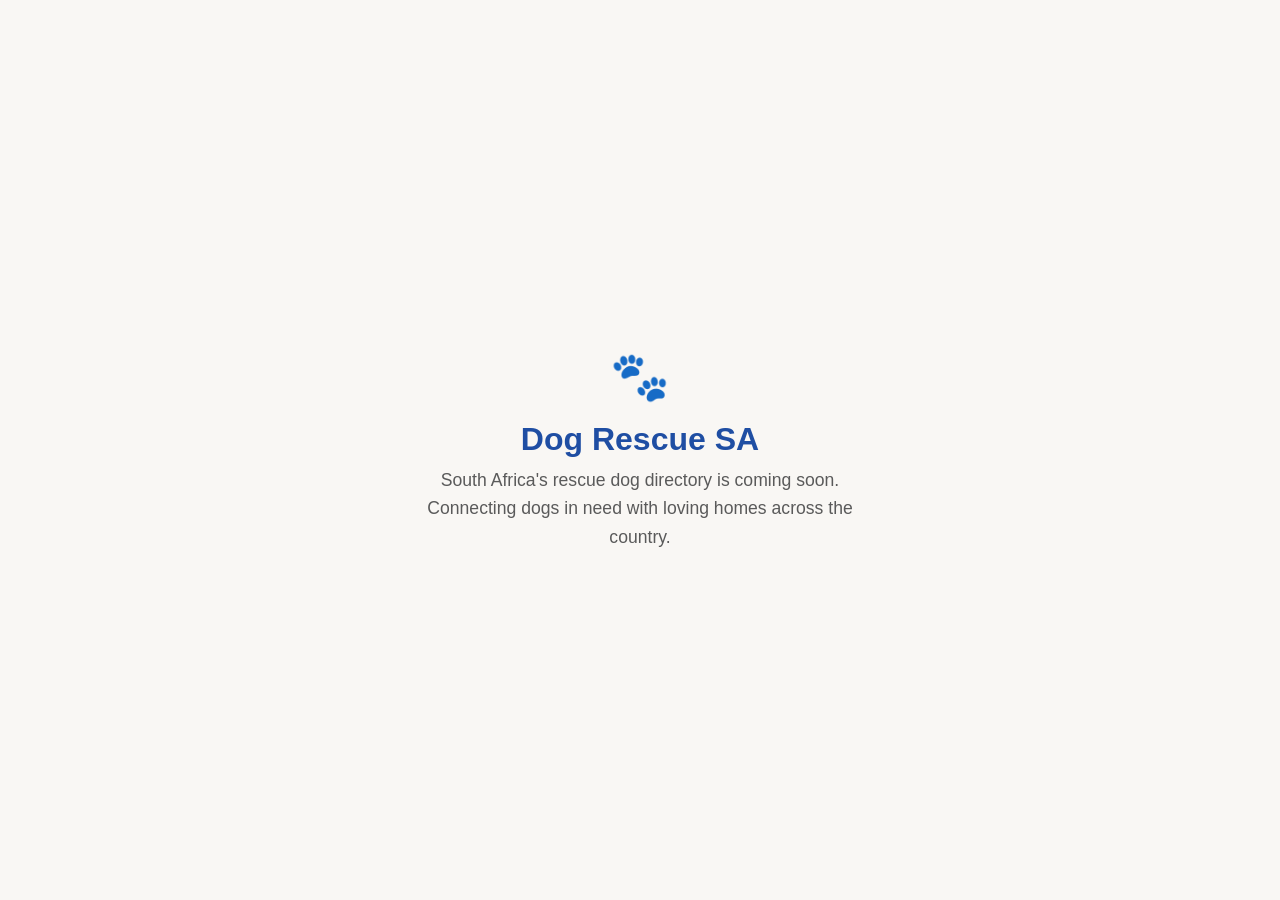
==== public/index.html @ d1990ba0 "Restructure: move to public/ for Cloudflare Pages deployment" ====
<!DOCTYPE html>
<html lang="en">
<head>
  <meta charset="UTF-8">
  <meta name="viewport" content="width=device-width, initial-scale=1.0">
  <title>Dog Rescue SA — Coming Soon</title>
  <style>
    * { margin: 0; padding: 0; box-sizing: border-box; }
    body { font-family: -apple-system, BlinkMacSystemFont, 'Segoe UI', sans-serif; background: #f9f7f4; color: #3c3c3b; display: flex; align-items: center; justify-content: center; min-height: 100vh; }
    .card { text-align: center; padding: 3rem 2rem; max-width: 520px; }
    h1 { font-size: 2rem; margin-bottom: 0.5rem; color: #1f4ea3; }
    p { font-size: 1.1rem; line-height: 1.6; color: #5a5a5a; }
    .paw { font-size: 3rem; margin-bottom: 1rem; }
  </style>
</head>
<body>
  <div class="card">
    <div class="paw">🐾</div>
    <h1>Dog Rescue SA</h1>
    <p>South Africa's rescue dog directory is coming soon.<br>Connecting dogs in need with loving homes across the country.</p>
  </div>
</body>
</html>
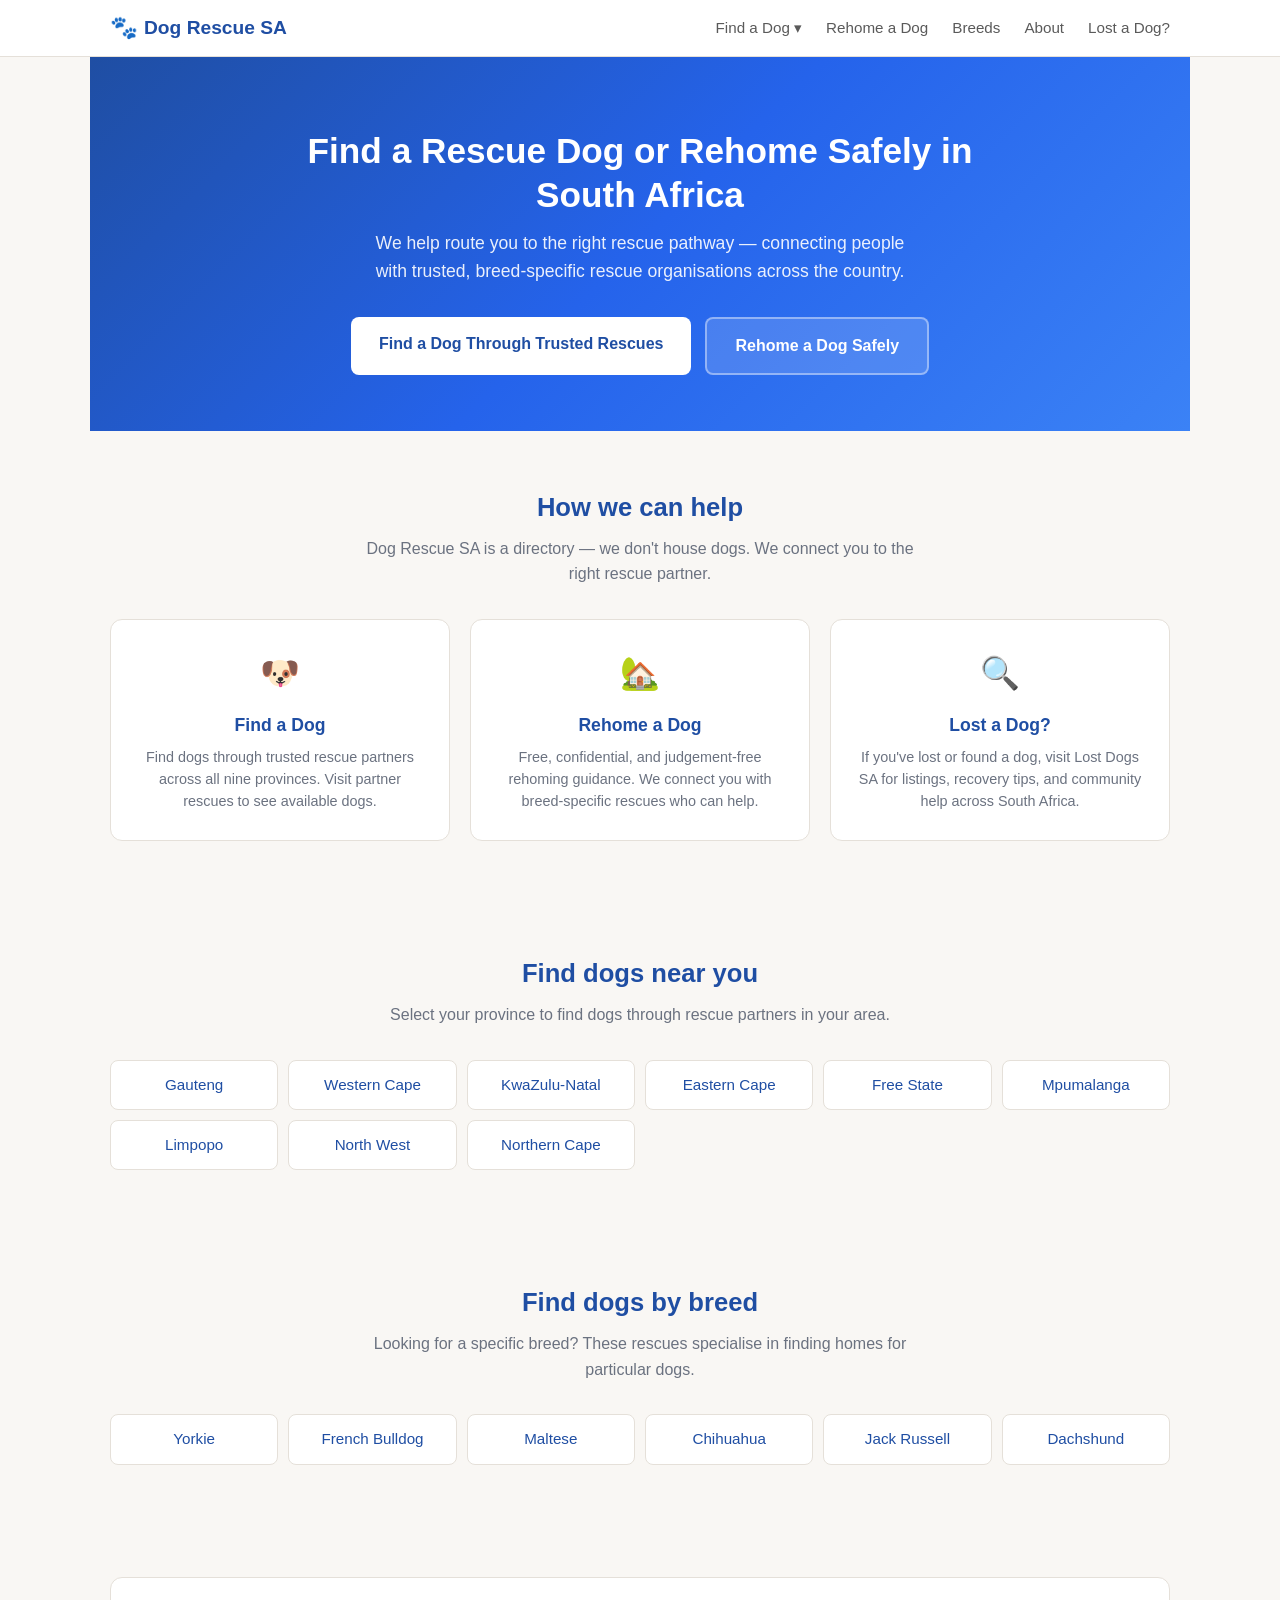
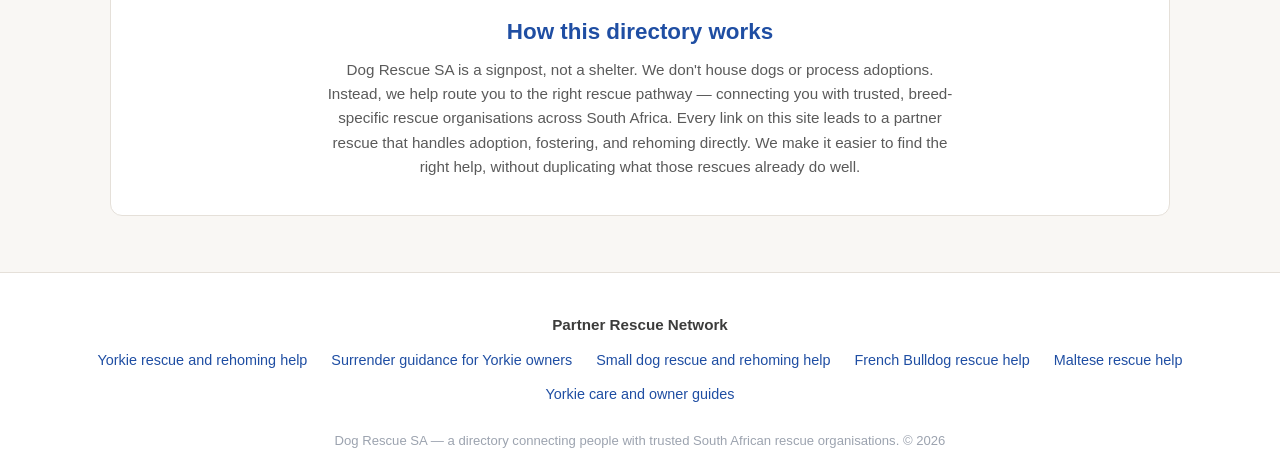
==== commit 13b38836: "feat: Phase 1 homepage — nav, hero, CTAs, province/breed links, trust block, partner footer, schema" ====
--- a/public/index.html
+++ b/public/index.html
@@ -3,21 +3,274 @@
 <head>
   <meta charset="UTF-8">
   <meta name="viewport" content="width=device-width, initial-scale=1.0">
-  <title>Dog Rescue SA — Coming Soon</title>
+  <title>Dog Rescue SA — Find a Rescue Dog or Rehome Safely in South Africa</title>
+  <meta name="description" content="South Africa's rescue dog directory. Find dogs for adoption by province and breed, or get free, confidential rehoming help from trusted rescues.">
+  <link rel="canonical" href="https://dogrescuesa.co.za/">
+  
+  <!-- Schema -->
+  <script type="application/ld+json">
+  {
+    "@context": "https://schema.org",
+    "@graph": [
+      {
+        "@type": "Organization",
+        "name": "Dog Rescue SA",
+        "url": "https://dogrescuesa.co.za",
+        "description": "South Africa's rescue dog directory — connecting people with trusted rescue organisations.",
+        "logo": "https://dogrescuesa.co.za/favicon.ico"
+      },
+      {
+        "@type": "WebSite",
+        "name": "Dog Rescue SA",
+        "url": "https://dogrescuesa.co.za",
+        "description": "Find rescue dogs through trusted South African rescue partners, or get free rehoming guidance for your dog."
+      }
+    ]
+  }
+  </script>
+
   <style>
-    * { margin: 0; padding: 0; box-sizing: border-box; }
-    body { font-family: -apple-system, BlinkMacSystemFont, 'Segoe UI', sans-serif; background: #f9f7f4; color: #3c3c3b; display: flex; align-items: center; justify-content: center; min-height: 100vh; }
-    .card { text-align: center; padding: 3rem 2rem; max-width: 520px; }
-    h1 { font-size: 2rem; margin-bottom: 0.5rem; color: #1f4ea3; }
-    p { font-size: 1.1rem; line-height: 1.6; color: #5a5a5a; }
-    .paw { font-size: 3rem; margin-bottom: 1rem; }
+    *, *::before, *::after { margin: 0; padding: 0; box-sizing: border-box; }
+    html { font-size: 16px; scroll-behavior: smooth; }
+    body { font-family: -apple-system, BlinkMacSystemFont, 'Segoe UI', Roboto, sans-serif; background: #f9f7f4; color: #3c3c3b; line-height: 1.6; }
+
+    /* ── Header ── */
+    header { background: #fff; border-bottom: 1px solid #e5e0d9; position: sticky; top: 0; z-index: 100; }
+    .header-inner { max-width: 1100px; margin: 0 auto; padding: 0 20px; display: flex; align-items: center; justify-content: space-between; height: 56px; }
+    .logo { font-size: 1.2rem; font-weight: 700; color: #1f4ea3; text-decoration: none; display: flex; align-items: center; gap: 6px; }
+    .logo span { font-size: 1.4rem; }
+
+    /* Desktop nav */
+    nav { display: flex; align-items: center; gap: 24px; }
+    nav a, nav .drop-trigger { color: #5a5a5a; text-decoration: none; font-size: 0.95rem; font-weight: 500; padding: 8px 0; cursor: pointer; border: none; background: none; font-family: inherit; }
+    nav a:hover, nav .drop-trigger:hover { color: #1f4ea3; }
+
+    .dropdown { position: relative; }
+    .dropdown-content { display: none; position: absolute; top: 100%; left: 0; background: #fff; border: 1px solid #e5e0d9; border-radius: 8px; min-width: 180px; box-shadow: 0 4px 16px rgba(0,0,0,0.08); padding: 8px 0; z-index: 200; }
+    .dropdown:hover .dropdown-content { display: block; }
+    .dropdown-content a { display: block; padding: 8px 20px; color: #5a5a5a; font-size: 0.9rem; font-weight: 400; }
+    .dropdown-content a:hover { background: #f0f4fa; color: #1f4ea3; }
+
+    /* Hamburger */
+    .hamburger { display: none; flex-direction: column; gap: 5px; background: none; border: none; cursor: pointer; padding: 4px; z-index: 300; }
+    .hamburger span { display: block; width: 24px; height: 2px; background: #3c3c3b; border-radius: 2px; transition: all 0.2s; }
+
+    /* Mobile overlay */
+    .nav-overlay { display: none; position: fixed; inset: 0; background: #0f172a; z-index: 250; flex-direction: column; align-items: center; justify-content: center; gap: 28px; }
+    .nav-overlay.open { display: flex; }
+    .nav-overlay a { color: #e2e8f0; font-size: 1.3rem; font-weight: 600; text-decoration: none; }
+    .nav-overlay a:hover { color: #fff; }
+    .nav-overlay .close-btn { position: absolute; top: 16px; right: 20px; background: none; border: none; color: #e2e8f0; font-size: 2rem; cursor: pointer; line-height: 1; }
+    .nav-overlay .drop-section { display: flex; flex-direction: column; align-items: center; gap: 12px; }
+    .nav-overlay .drop-section .drop-label { color: #94a3b8; font-size: 0.9rem; text-transform: uppercase; letter-spacing: 1px; }
+    .nav-overlay .drop-section a { font-size: 1.05rem; font-weight: 400; }
+
+    /* ── Hero ── */
+    .hero { background: linear-gradient(135deg, #1f4ea3 0%, #2563eb 50%, #3b82f6 100%); color: #fff; text-align: center; padding: 72px 20px 56px; }
+    .hero h1 { font-size: 2.2rem; font-weight: 800; max-width: 680px; margin: 0 auto 12px; line-height: 1.25; }
+    .hero p { font-size: 1.1rem; opacity: 0.9; max-width: 540px; margin: 0 auto 32px; }
+    .hero-cta { display: flex; flex-wrap: wrap; gap: 14px; justify-content: center; }
+    .hero-cta a { display: inline-block; padding: 14px 28px; border-radius: 8px; font-weight: 700; font-size: 1rem; text-decoration: none; transition: transform 0.15s; }
+    .hero-cta a:hover { transform: translateY(-1px); }
+    .cta-primary { background: #fff; color: #1f4ea3; }
+    .cta-secondary { background: rgba(255,255,255,0.15); color: #fff; border: 2px solid rgba(255,255,255,0.4); }
+
+    /* ── Sections ── */
+    section { max-width: 1100px; margin: 0 auto; padding: 56px 20px; }
+    section h2 { font-size: 1.6rem; font-weight: 700; color: #1f4ea3; text-align: center; margin-bottom: 8px; }
+    section .section-sub { text-align: center; color: #6b7280; font-size: 1rem; margin-bottom: 32px; max-width: 560px; margin-left: auto; margin-right: auto; }
+
+    /* 3-column cards */
+    .card-grid { display: grid; grid-template-columns: repeat(auto-fit, minmax(240px, 1fr)); gap: 20px; }
+    .card { background: #fff; border: 1px solid #e5e0d9; border-radius: 12px; padding: 28px 24px; text-align: center; text-decoration: none; color: inherit; transition: box-shadow 0.15s; }
+    .card:hover { box-shadow: 0 4px 20px rgba(0,0,0,0.07); }
+    .card-icon { font-size: 2rem; margin-bottom: 12px; }
+    .card h3 { font-size: 1.1rem; font-weight: 700; color: #1f4ea3; margin-bottom: 8px; }
+    .card p { font-size: 0.9rem; color: #6b7280; line-height: 1.5; }
+
+    /* Link grids */
+    .link-grid { display: grid; grid-template-columns: repeat(auto-fit, minmax(160px, 1fr)); gap: 10px; }
+    .link-grid a { display: block; padding: 12px 16px; background: #fff; border: 1px solid #e5e0d9; border-radius: 8px; text-align: center; color: #1f4ea3; font-weight: 500; font-size: 0.95rem; text-decoration: none; transition: background 0.15s; }
+    .link-grid a:hover { background: #f0f4fa; }
+
+    /* Trust block */
+    .trust { background: #fff; border: 1px solid #e5e0d9; border-radius: 12px; padding: 36px 28px; text-align: center; }
+    .trust h2 { font-size: 1.4rem; }
+    .trust p { color: #5a5a5a; font-size: 0.95rem; max-width: 640px; margin: 8px auto 0; line-height: 1.6; }
+
+    /* ── Footer ── */
+    footer { background: #fff; border-top: 1px solid #e5e0d9; padding: 40px 20px 24px; text-align: center; }
+    footer h4 { font-size: 0.95rem; font-weight: 700; color: #3c3c3b; margin-bottom: 12px; }
+    footer .partner-links { display: flex; flex-wrap: wrap; gap: 10px 24px; justify-content: center; margin-bottom: 24px; }
+    footer .partner-links a { color: #1f4ea3; font-size: 0.9rem; font-weight: 500; text-decoration: none; }
+    footer .partner-links a:hover { text-decoration: underline; }
+    footer .copyright { font-size: 0.82rem; color: #9ca3af; }
+
+    /* ── Responsive ── */
+    @media (max-width: 768px) {
+      nav { display: none; }
+      .hamburger { display: flex; }
+      .hero { padding: 48px 20px 40px; }
+      .hero h1 { font-size: 1.6rem; }
+      .hero p { font-size: 0.95rem; }
+      section { padding: 40px 16px; }
+      section h2 { font-size: 1.35rem; }
+      .card-grid { grid-template-columns: 1fr; }
+      .link-grid { grid-template-columns: repeat(2, 1fr); }
+    }
+    @media (max-width: 400px) {
+      .link-grid { grid-template-columns: 1fr; }
+    }
   </style>
 </head>
 <body>
-  <div class="card">
-    <div class="paw">🐾</div>
-    <h1>Dog Rescue SA</h1>
-    <p>South Africa's rescue dog directory is coming soon.<br>Connecting dogs in need with loving homes across the country.</p>
-  </div>
+
+<!-- ── Header ── -->
+<header>
+  <div class="header-inner">
+    <a href="/" class="logo"><span>🐾</span> Dog Rescue SA</a>
+    <nav>
+      <div class="dropdown">
+        <span class="drop-trigger">Find a Dog ▾</span>
+        <div class="dropdown-content">
+          <a href="/adopt/gauteng/">Gauteng</a>
+          <a href="/adopt/western-cape/">Western Cape</a>
+          <a href="/adopt/kwazulu-natal/">KwaZulu-Natal</a>
+          <a href="/adopt/eastern-cape/">Eastern Cape</a>
+          <a href="/adopt/free-state/">Free State</a>
+          <a href="/adopt/mpumalanga/">Mpumalanga</a>
+          <a href="/adopt/limpopo/">Limpopo</a>
+          <a href="/adopt/north-west/">North West</a>
+          <a href="/adopt/northern-cape/">Northern Cape</a>
+        </div>
+      </div>
+      <a href="/surrender/">Rehome a Dog</a>
+      <a href="/breeds/">Breeds</a>
+      <a href="/about/">About</a>
+      <a href="/lost/">Lost a Dog?</a>
+    </nav>
+    <button class="hamburger" onclick="document.getElementById('navOverlay').classList.add('open')" aria-label="Menu">
+      <span></span><span></span><span></span>
+    </button>
+  </div>
+</header>
+
+<!-- Mobile overlay -->
+<div class="nav-overlay" id="navOverlay">
+  <button class="close-btn" onclick="document.getElementById('navOverlay').classList.remove('open')" aria-label="Close menu">&times;</button>
+  <a href="/adopt/gauteng/" onclick="document.getElementById('navOverlay').classList.remove('open')">Find a Dog</a>
+  <div class="drop-section">
+    <span class="drop-label">Provinces</span>
+    <a href="/adopt/gauteng/">Gauteng</a>
+    <a href="/adopt/western-cape/">Western Cape</a>
+    <a href="/adopt/kwazulu-natal/">KwaZulu-Natal</a>
+    <a href="/adopt/eastern-cape/">Eastern Cape</a>
+    <a href="/adopt/free-state/">Free State</a>
+    <a href="/adopt/mpumalanga/">Mpumalanga</a>
+    <a href="/adopt/limpopo/">Limpopo</a>
+    <a href="/adopt/north-west/">North West</a>
+    <a href="/adopt/northern-cape/">Northern Cape</a>
+  </div>
+  <a href="/surrender/" onclick="document.getElementById('navOverlay').classList.remove('open')">Rehome a Dog</a>
+  <a href="/breeds/" onclick="document.getElementById('navOverlay').classList.remove('open')">Breeds</a>
+  <a href="/about/" onclick="document.getElementById('navOverlay').classList.remove('open')">About</a>
+  <a href="/lost/" onclick="document.getElementById('navOverlay').classList.remove('open')">Lost a Dog?</a>
+</div>
+
+<!-- ── Hero ── -->
+<section class="hero">
+  <h1>Find a Rescue Dog or Rehome Safely in South Africa</h1>
+  <p>We help route you to the right rescue pathway — connecting people with trusted, breed-specific rescue organisations across the country.</p>
+  <div class="hero-cta">
+    <a href="/adopt/gauteng/" class="cta-primary">Find a Dog Through Trusted Rescues</a>
+    <a href="/surrender/" class="cta-secondary">Rehome a Dog Safely</a>
+  </div>
+</section>
+
+<!-- ── Pathway Cards ── -->
+<section>
+  <h2>How we can help</h2>
+  <p class="section-sub">Dog Rescue SA is a directory — we don't house dogs. We connect you to the right rescue partner.</p>
+  <div class="card-grid">
+    <a href="/adopt/gauteng/" class="card">
+      <div class="card-icon">🐶</div>
+      <h3>Find a Dog</h3>
+      <p>Find dogs through trusted rescue partners across all nine provinces. Visit partner rescues to see available dogs.</p>
+    </a>
+    <a href="/surrender/" class="card">
+      <div class="card-icon">🏡</div>
+      <h3>Rehome a Dog</h3>
+      <p>Free, confidential, and judgement-free rehoming guidance. We connect you with breed-specific rescues who can help.</p>
+    </a>
+    <a href="/lost/" class="card">
+      <div class="card-icon">🔍</div>
+      <h3>Lost a Dog?</h3>
+      <p>If you've lost or found a dog, visit Lost Dogs SA for listings, recovery tips, and community help across South Africa.</p>
+    </a>
+  </div>
+</section>
+
+<!-- ── Province Quick-Links ── -->
+<section>
+  <h2>Find dogs near you</h2>
+  <p class="section-sub">Select your province to find dogs through rescue partners in your area.</p>
+  <div class="link-grid">
+    <a href="/adopt/gauteng/">Gauteng</a>
+    <a href="/adopt/western-cape/">Western Cape</a>
+    <a href="/adopt/kwazulu-natal/">KwaZulu-Natal</a>
+    <a href="/adopt/eastern-cape/">Eastern Cape</a>
+    <a href="/adopt/free-state/">Free State</a>
+    <a href="/adopt/mpumalanga/">Mpumalanga</a>
+    <a href="/adopt/limpopo/">Limpopo</a>
+    <a href="/adopt/north-west/">North West</a>
+    <a href="/adopt/northern-cape/">Northern Cape</a>
+  </div>
+</section>
+
+<!-- ── Breed Quick-Links ── -->
+<section>
+  <h2>Find dogs by breed</h2>
+  <p class="section-sub">Looking for a specific breed? These rescues specialise in finding homes for particular dogs.</p>
+  <div class="link-grid">
+    <a href="/breeds/yorkie/">Yorkie</a>
+    <a href="/breeds/french-bulldog/">French Bulldog</a>
+    <a href="/breeds/maltese/">Maltese</a>
+    <a href="/breeds/chihuahua/">Chihuahua</a>
+    <a href="/breeds/jack-russell/">Jack Russell</a>
+    <a href="/breeds/dachshund/">Dachshund</a>
+  </div>
+</section>
+
+<!-- ── Trust Block ── -->
+<section>
+  <div class="trust">
+    <h2>How this directory works</h2>
+    <p>Dog Rescue SA is a signpost, not a shelter. We don't house dogs or process adoptions. Instead, we help route you to the right rescue pathway — connecting you with trusted, breed-specific rescue organisations across South Africa. Every link on this site leads to a partner rescue that handles adoption, fostering, and rehoming directly. We make it easier to find the right help, without duplicating what those rescues already do well.</p>
+  </div>
+</section>
+
+<!-- ── Footer ── -->
+<footer>
+  <h4>Partner Rescue Network</h4>
+  <div class="partner-links">
+    <a href="https://www.yorkierescue.co.za/">Yorkie rescue and rehoming help</a>
+    <a href="https://sayr.co.za/surrender-a-yorkie-form/">Surrender guidance for Yorkie owners</a>
+    <a href="https://littledoggyrescue.co.za/">Small dog rescue and rehoming help</a>
+    <a href="https://frenchbulldogrescue.co.za/">French Bulldog rescue help</a>
+    <a href="https://www.malteserescue.co.za/">Maltese rescue help</a>
+    <a href="https://www.yorkiesa.com/">Yorkie care and owner guides</a>
+  </div>
+  <p class="copyright">Dog Rescue SA — a directory connecting people with trusted South African rescue organisations. &copy; 2026</p>
+</footer>
+
+<script>
+  // Close mobile overlay on Escape key
+  document.addEventListener('keydown', function(e) {
+    if (e.key === 'Escape') {
+      document.getElementById('navOverlay').classList.remove('open');
+    }
+  });
+</script>
+
 </body>
 </html>
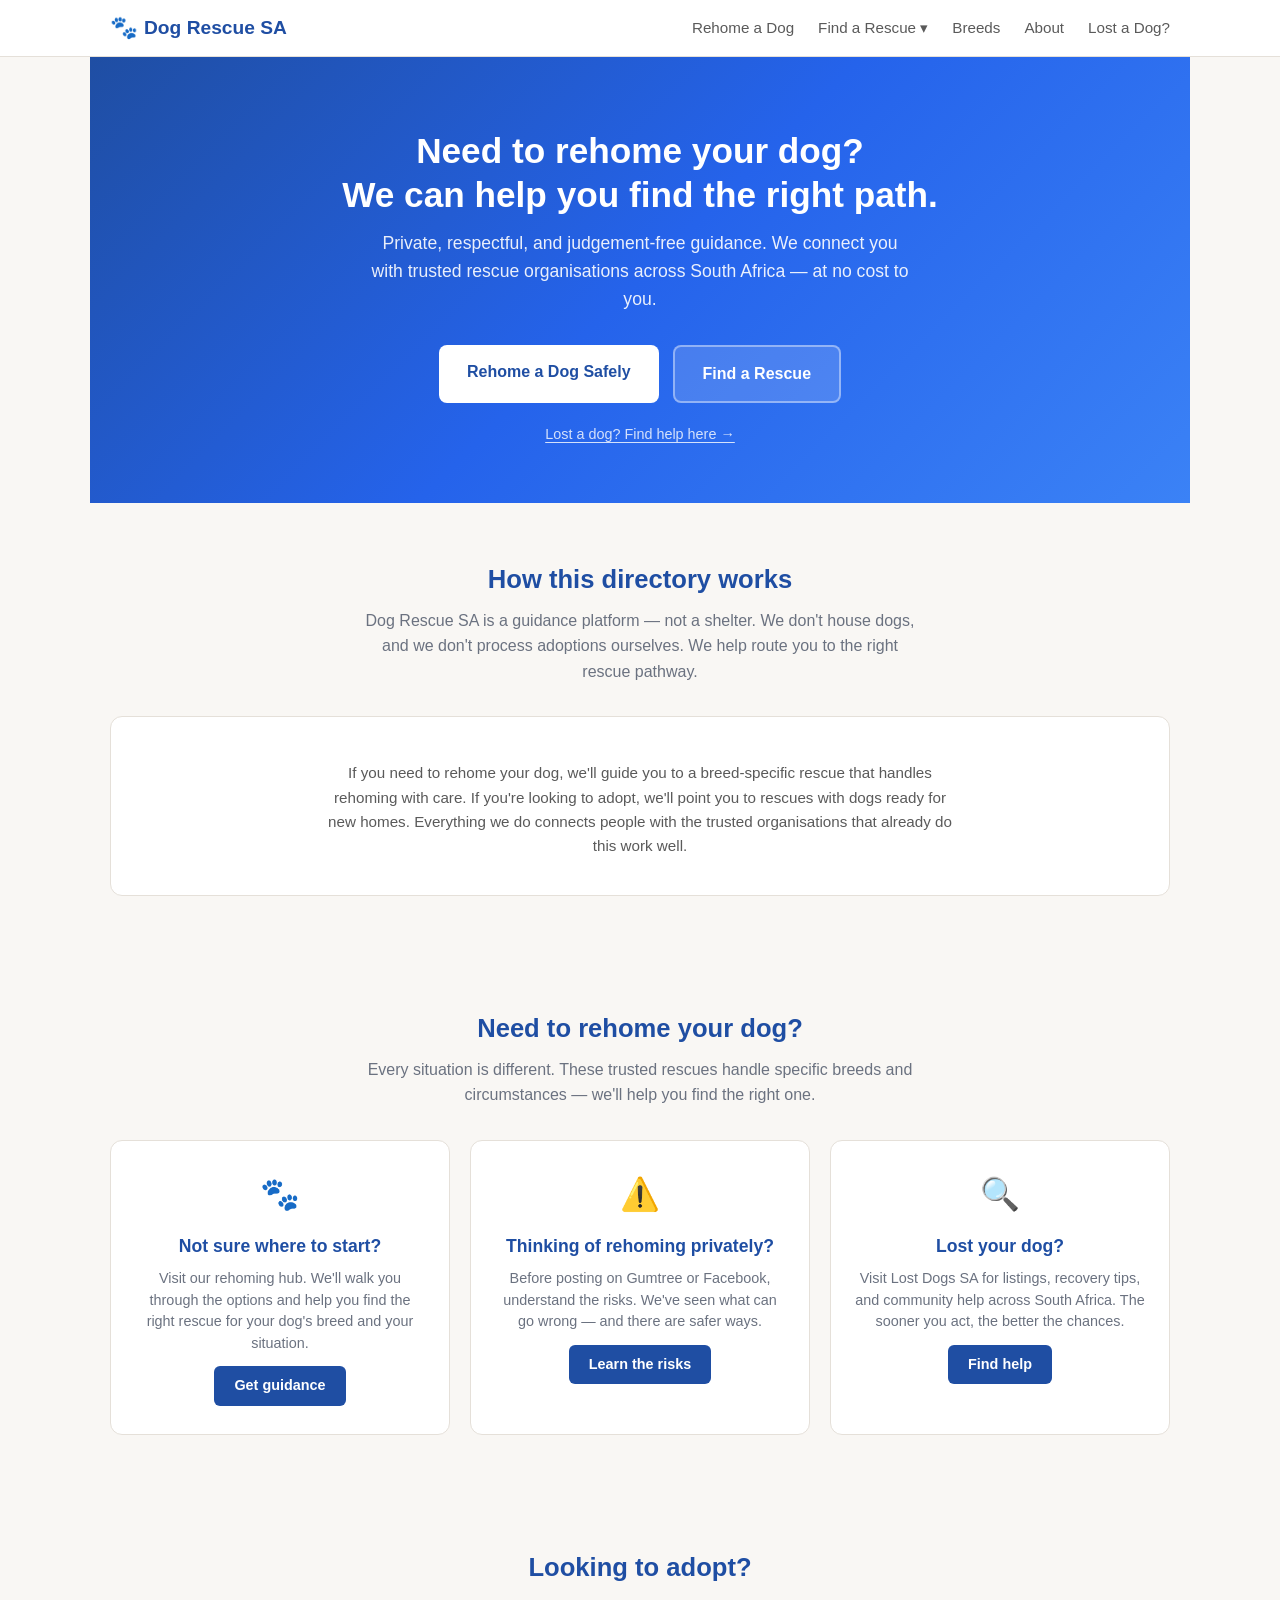
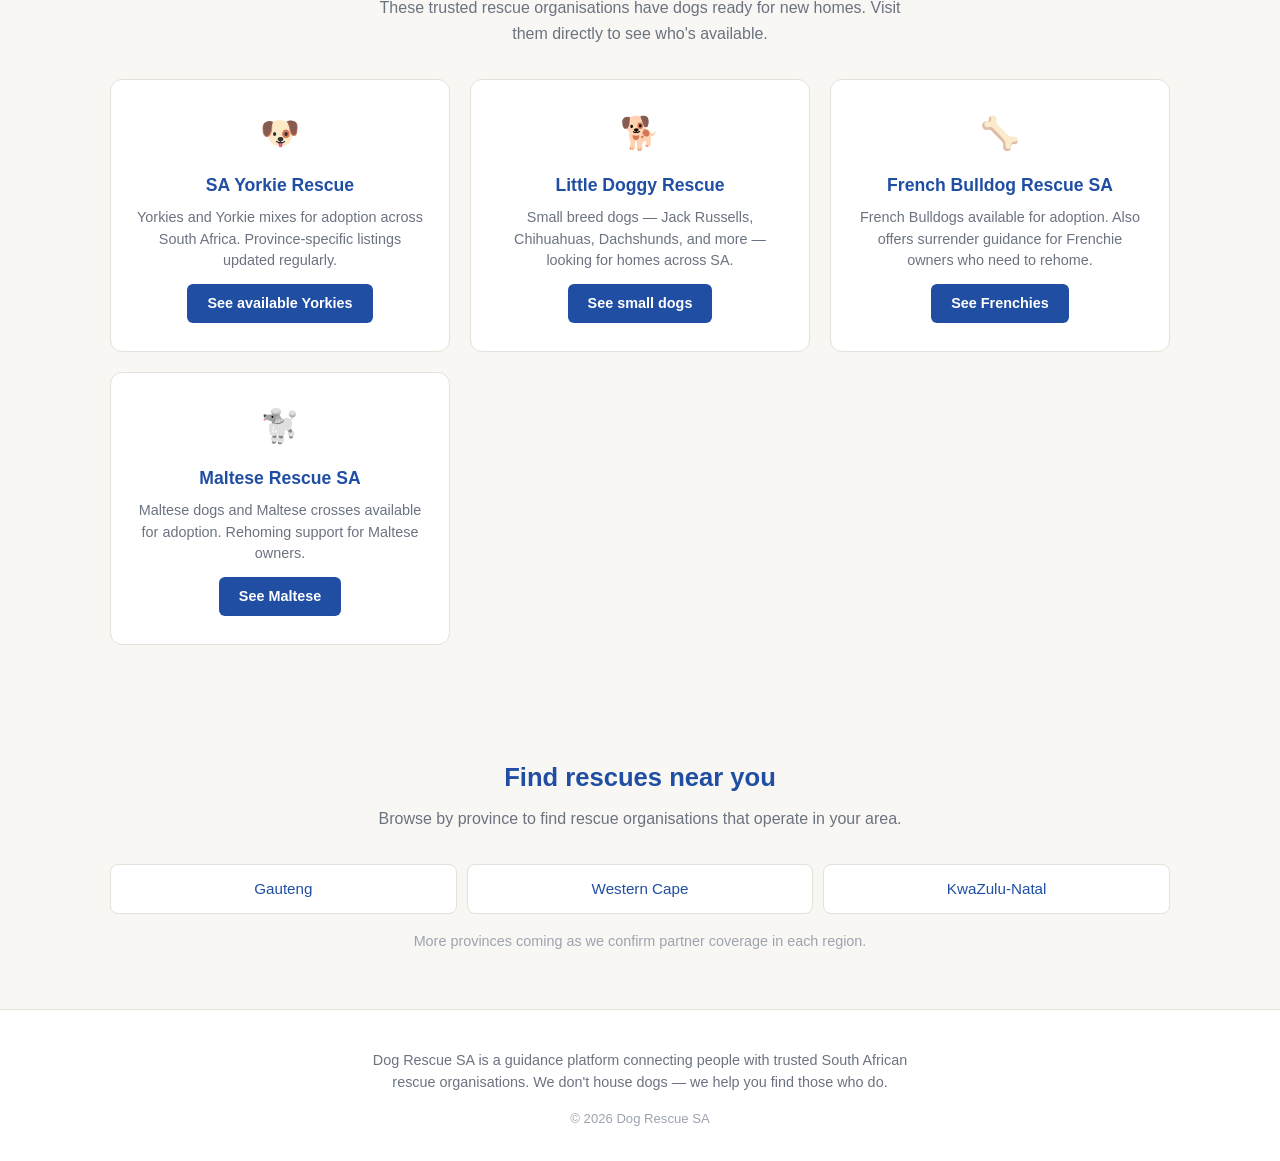
==== commit 9b8fe8e0: "feat: Sprint 1 — 5 pages: homepage (rehome-first), /about/, /rehome-a-dog/, /private-rehoming-risks/" ====
--- a/public/index.html
+++ b/public/index.html
@@ -3,11 +3,10 @@
 <head>
   <meta charset="UTF-8">
   <meta name="viewport" content="width=device-width, initial-scale=1.0">
-  <title>Dog Rescue SA — Find a Rescue Dog or Rehome Safely in South Africa</title>
-  <meta name="description" content="South Africa's rescue dog directory. Find dogs for adoption by province and breed, or get free, confidential rehoming help from trusted rescues.">
+  <title>Dog Rescue SA — Rehome a Dog Safely or Find a Rescue in South Africa</title>
+  <meta name="description" content="Free, private rehoming guidance and a directory of trusted rescue organisations across South Africa. Rehome safely or find a rescue dog by province and breed.">
   <link rel="canonical" href="https://dogrescuesa.co.za/">
-  
-  <!-- Schema -->
+
   <script type="application/ld+json">
   {
     "@context": "https://schema.org",
@@ -16,14 +15,12 @@
         "@type": "Organization",
         "name": "Dog Rescue SA",
         "url": "https://dogrescuesa.co.za",
-        "description": "South Africa's rescue dog directory — connecting people with trusted rescue organisations.",
-        "logo": "https://dogrescuesa.co.za/favicon.ico"
+        "description": "South Africa's rescue dog directory — connecting people with trusted rescue organisations for rehoming and adoption."
       },
       {
         "@type": "WebSite",
         "name": "Dog Rescue SA",
-        "url": "https://dogrescuesa.co.za",
-        "description": "Find rescue dogs through trusted South African rescue partners, or get free rehoming guidance for your dog."
+        "url": "https://dogrescuesa.co.za"
       }
     ]
   }
@@ -34,13 +31,11 @@
     html { font-size: 16px; scroll-behavior: smooth; }
     body { font-family: -apple-system, BlinkMacSystemFont, 'Segoe UI', Roboto, sans-serif; background: #f9f7f4; color: #3c3c3b; line-height: 1.6; }
 
-    /* ── Header ── */
     header { background: #fff; border-bottom: 1px solid #e5e0d9; position: sticky; top: 0; z-index: 100; }
     .header-inner { max-width: 1100px; margin: 0 auto; padding: 0 20px; display: flex; align-items: center; justify-content: space-between; height: 56px; }
     .logo { font-size: 1.2rem; font-weight: 700; color: #1f4ea3; text-decoration: none; display: flex; align-items: center; gap: 6px; }
     .logo span { font-size: 1.4rem; }
 
-    /* Desktop nav */
     nav { display: flex; align-items: center; gap: 24px; }
     nav a, nav .drop-trigger { color: #5a5a5a; text-decoration: none; font-size: 0.95rem; font-weight: 500; padding: 8px 0; cursor: pointer; border: none; background: none; font-family: inherit; }
     nav a:hover, nav .drop-trigger:hover { color: #1f4ea3; }
@@ -51,11 +46,9 @@
     .dropdown-content a { display: block; padding: 8px 20px; color: #5a5a5a; font-size: 0.9rem; font-weight: 400; }
     .dropdown-content a:hover { background: #f0f4fa; color: #1f4ea3; }
 
-    /* Hamburger */
     .hamburger { display: none; flex-direction: column; gap: 5px; background: none; border: none; cursor: pointer; padding: 4px; z-index: 300; }
     .hamburger span { display: block; width: 24px; height: 2px; background: #3c3c3b; border-radius: 2px; transition: all 0.2s; }
 
-    /* Mobile overlay */
     .nav-overlay { display: none; position: fixed; inset: 0; background: #0f172a; z-index: 250; flex-direction: column; align-items: center; justify-content: center; gap: 28px; }
     .nav-overlay.open { display: flex; }
     .nav-overlay a { color: #e2e8f0; font-size: 1.3rem; font-weight: 600; text-decoration: none; }
@@ -65,7 +58,6 @@
     .nav-overlay .drop-section .drop-label { color: #94a3b8; font-size: 0.9rem; text-transform: uppercase; letter-spacing: 1px; }
     .nav-overlay .drop-section a { font-size: 1.05rem; font-weight: 400; }
 
-    /* ── Hero ── */
     .hero { background: linear-gradient(135deg, #1f4ea3 0%, #2563eb 50%, #3b82f6 100%); color: #fff; text-align: center; padding: 72px 20px 56px; }
     .hero h1 { font-size: 2.2rem; font-weight: 800; max-width: 680px; margin: 0 auto 12px; line-height: 1.25; }
     .hero p { font-size: 1.1rem; opacity: 0.9; max-width: 540px; margin: 0 auto 32px; }
@@ -74,39 +66,32 @@
     .hero-cta a:hover { transform: translateY(-1px); }
     .cta-primary { background: #fff; color: #1f4ea3; }
     .cta-secondary { background: rgba(255,255,255,0.15); color: #fff; border: 2px solid rgba(255,255,255,0.4); }
-
-    /* ── Sections ── */
+    .cta-tertiary { color: rgba(255,255,255,0.8); font-size: 0.9rem; margin-top: 20px; display: inline-block; text-decoration: underline; text-underline-offset: 3px; }
+
     section { max-width: 1100px; margin: 0 auto; padding: 56px 20px; }
     section h2 { font-size: 1.6rem; font-weight: 700; color: #1f4ea3; text-align: center; margin-bottom: 8px; }
     section .section-sub { text-align: center; color: #6b7280; font-size: 1rem; margin-bottom: 32px; max-width: 560px; margin-left: auto; margin-right: auto; }
 
-    /* 3-column cards */
-    .card-grid { display: grid; grid-template-columns: repeat(auto-fit, minmax(240px, 1fr)); gap: 20px; }
-    .card { background: #fff; border: 1px solid #e5e0d9; border-radius: 12px; padding: 28px 24px; text-align: center; text-decoration: none; color: inherit; transition: box-shadow 0.15s; }
+    .card-grid { display: grid; grid-template-columns: repeat(auto-fit, minmax(260px, 1fr)); gap: 20px; }
+    .card { background: #fff; border: 1px solid #e5e0d9; border-radius: 12px; padding: 28px 24px; text-align: center; text-decoration: none; color: inherit; display: block; transition: box-shadow 0.15s; }
     .card:hover { box-shadow: 0 4px 20px rgba(0,0,0,0.07); }
     .card-icon { font-size: 2rem; margin-bottom: 12px; }
     .card h3 { font-size: 1.1rem; font-weight: 700; color: #1f4ea3; margin-bottom: 8px; }
     .card p { font-size: 0.9rem; color: #6b7280; line-height: 1.5; }
-
-    /* Link grids */
+    .card .card-link { display: inline-block; margin-top: 12px; padding: 8px 20px; background: #1f4ea3; color: #fff; border-radius: 6px; font-weight: 600; font-size: 0.9rem; text-decoration: none; }
+
     .link-grid { display: grid; grid-template-columns: repeat(auto-fit, minmax(160px, 1fr)); gap: 10px; }
     .link-grid a { display: block; padding: 12px 16px; background: #fff; border: 1px solid #e5e0d9; border-radius: 8px; text-align: center; color: #1f4ea3; font-weight: 500; font-size: 0.95rem; text-decoration: none; transition: background 0.15s; }
     .link-grid a:hover { background: #f0f4fa; }
 
-    /* Trust block */
     .trust { background: #fff; border: 1px solid #e5e0d9; border-radius: 12px; padding: 36px 28px; text-align: center; }
     .trust h2 { font-size: 1.4rem; }
     .trust p { color: #5a5a5a; font-size: 0.95rem; max-width: 640px; margin: 8px auto 0; line-height: 1.6; }
 
-    /* ── Footer ── */
     footer { background: #fff; border-top: 1px solid #e5e0d9; padding: 40px 20px 24px; text-align: center; }
-    footer h4 { font-size: 0.95rem; font-weight: 700; color: #3c3c3b; margin-bottom: 12px; }
-    footer .partner-links { display: flex; flex-wrap: wrap; gap: 10px 24px; justify-content: center; margin-bottom: 24px; }
-    footer .partner-links a { color: #1f4ea3; font-size: 0.9rem; font-weight: 500; text-decoration: none; }
-    footer .partner-links a:hover { text-decoration: underline; }
-    footer .copyright { font-size: 0.82rem; color: #9ca3af; }
-
-    /* ── Responsive ── */
+    footer p { color: #6b7280; font-size: 0.9rem; max-width: 560px; margin: 0 auto 8px; line-height: 1.5; }
+    footer .copyright { font-size: 0.82rem; color: #9ca3af; margin-top: 16px; }
+
     @media (max-width: 768px) {
       nav { display: none; }
       .hamburger { display: flex; }
@@ -125,26 +110,19 @@
 </head>
 <body>
 
-<!-- ── Header ── -->
 <header>
   <div class="header-inner">
     <a href="/" class="logo"><span>🐾</span> Dog Rescue SA</a>
     <nav>
+      <a href="/rehome-a-dog/">Rehome a Dog</a>
       <div class="dropdown">
-        <span class="drop-trigger">Find a Dog ▾</span>
+        <a href="/find-a-rescue/" class="drop-trigger">Find a Rescue ▾</a>
         <div class="dropdown-content">
-          <a href="/adopt/gauteng/">Gauteng</a>
-          <a href="/adopt/western-cape/">Western Cape</a>
-          <a href="/adopt/kwazulu-natal/">KwaZulu-Natal</a>
-          <a href="/adopt/eastern-cape/">Eastern Cape</a>
-          <a href="/adopt/free-state/">Free State</a>
-          <a href="/adopt/mpumalanga/">Mpumalanga</a>
-          <a href="/adopt/limpopo/">Limpopo</a>
-          <a href="/adopt/north-west/">North West</a>
-          <a href="/adopt/northern-cape/">Northern Cape</a>
+          <a href="/find-a-rescue/gauteng/">Gauteng</a>
+          <a href="/find-a-rescue/western-cape/">Western Cape</a>
+          <a href="/find-a-rescue/kwazulu-natal/">KwaZulu-Natal</a>
         </div>
       </div>
-      <a href="/surrender/">Rehome a Dog</a>
       <a href="/breeds/">Breeds</a>
       <a href="/about/">About</a>
       <a href="/lost/">Lost a Dog?</a>
@@ -155,120 +133,114 @@
   </div>
 </header>
 
-<!-- Mobile overlay -->
 <div class="nav-overlay" id="navOverlay">
   <button class="close-btn" onclick="document.getElementById('navOverlay').classList.remove('open')" aria-label="Close menu">&times;</button>
-  <a href="/adopt/gauteng/" onclick="document.getElementById('navOverlay').classList.remove('open')">Find a Dog</a>
+  <a href="/rehome-a-dog/" onclick="document.getElementById('navOverlay').classList.remove('open')">Rehome a Dog</a>
+  <a href="/find-a-rescue/" onclick="document.getElementById('navOverlay').classList.remove('open')">Find a Rescue</a>
   <div class="drop-section">
     <span class="drop-label">Provinces</span>
-    <a href="/adopt/gauteng/">Gauteng</a>
-    <a href="/adopt/western-cape/">Western Cape</a>
-    <a href="/adopt/kwazulu-natal/">KwaZulu-Natal</a>
-    <a href="/adopt/eastern-cape/">Eastern Cape</a>
-    <a href="/adopt/free-state/">Free State</a>
-    <a href="/adopt/mpumalanga/">Mpumalanga</a>
-    <a href="/adopt/limpopo/">Limpopo</a>
-    <a href="/adopt/north-west/">North West</a>
-    <a href="/adopt/northern-cape/">Northern Cape</a>
-  </div>
-  <a href="/surrender/" onclick="document.getElementById('navOverlay').classList.remove('open')">Rehome a Dog</a>
+    <a href="/find-a-rescue/gauteng/">Gauteng</a>
+    <a href="/find-a-rescue/western-cape/">Western Cape</a>
+    <a href="/find-a-rescue/kwazulu-natal/">KwaZulu-Natal</a>
+  </div>
   <a href="/breeds/" onclick="document.getElementById('navOverlay').classList.remove('open')">Breeds</a>
   <a href="/about/" onclick="document.getElementById('navOverlay').classList.remove('open')">About</a>
   <a href="/lost/" onclick="document.getElementById('navOverlay').classList.remove('open')">Lost a Dog?</a>
 </div>
 
-<!-- ── Hero ── -->
 <section class="hero">
-  <h1>Find a Rescue Dog or Rehome Safely in South Africa</h1>
-  <p>We help route you to the right rescue pathway — connecting people with trusted, breed-specific rescue organisations across the country.</p>
+  <h1>Need to rehome your dog?<br>We can help you find the right path.</h1>
+  <p>Private, respectful, and judgement-free guidance. We connect you with trusted rescue organisations across South Africa — at no cost to you.</p>
   <div class="hero-cta">
-    <a href="/adopt/gauteng/" class="cta-primary">Find a Dog Through Trusted Rescues</a>
-    <a href="/surrender/" class="cta-secondary">Rehome a Dog Safely</a>
-  </div>
-</section>
-
-<!-- ── Pathway Cards ── -->
-<section>
-  <h2>How we can help</h2>
-  <p class="section-sub">Dog Rescue SA is a directory — we don't house dogs. We connect you to the right rescue partner.</p>
+    <a href="/rehome-a-dog/" class="cta-primary">Rehome a Dog Safely</a>
+    <a href="/find-a-rescue/" class="cta-secondary">Find a Rescue</a>
+  </div>
+  <a href="/lost/" class="cta-tertiary">Lost a dog? Find help here →</a>
+</section>
+
+<section>
+  <h2>How this directory works</h2>
+  <p class="section-sub">Dog Rescue SA is a guidance platform — not a shelter. We don't house dogs, and we don't process adoptions ourselves. We help route you to the right rescue pathway.</p>
+  <div class="trust" style="margin-top: 24px;">
+    <p>If you need to rehome your dog, we'll guide you to a breed-specific rescue that handles rehoming with care. If you're looking to adopt, we'll point you to rescues with dogs ready for new homes. Everything we do connects people with the trusted organisations that already do this work well.</p>
+  </div>
+</section>
+
+<section>
+  <h2>Need to rehome your dog?</h2>
+  <p class="section-sub">Every situation is different. These trusted rescues handle specific breeds and circumstances — we'll help you find the right one.</p>
   <div class="card-grid">
-    <a href="/adopt/gauteng/" class="card">
-      <div class="card-icon">🐶</div>
-      <h3>Find a Dog</h3>
-      <p>Find dogs through trusted rescue partners across all nine provinces. Visit partner rescues to see available dogs.</p>
-    </a>
-    <a href="/surrender/" class="card">
-      <div class="card-icon">🏡</div>
-      <h3>Rehome a Dog</h3>
-      <p>Free, confidential, and judgement-free rehoming guidance. We connect you with breed-specific rescues who can help.</p>
+    <a href="/rehome-a-dog/" class="card">
+      <div class="card-icon">🐾</div>
+      <h3>Not sure where to start?</h3>
+      <p>Visit our rehoming hub. We'll walk you through the options and help you find the right rescue for your dog's breed and your situation.</p>
+      <span class="card-link">Get guidance</span>
+    </a>
+    <a href="/private-rehoming-risks/" class="card">
+      <div class="card-icon">⚠️</div>
+      <h3>Thinking of rehoming privately?</h3>
+      <p>Before posting on Gumtree or Facebook, understand the risks. We've seen what can go wrong — and there are safer ways.</p>
+      <span class="card-link">Learn the risks</span>
     </a>
     <a href="/lost/" class="card">
       <div class="card-icon">🔍</div>
-      <h3>Lost a Dog?</h3>
-      <p>If you've lost or found a dog, visit Lost Dogs SA for listings, recovery tips, and community help across South Africa.</p>
-    </a>
-  </div>
-</section>
-
-<!-- ── Province Quick-Links ── -->
-<section>
-  <h2>Find dogs near you</h2>
-  <p class="section-sub">Select your province to find dogs through rescue partners in your area.</p>
+      <h3>Lost your dog?</h3>
+      <p>Visit Lost Dogs SA for listings, recovery tips, and community help across South Africa. The sooner you act, the better the chances.</p>
+      <span class="card-link">Find help</span>
+    </a>
+  </div>
+</section>
+
+<section>
+  <h2>Looking to adopt?</h2>
+  <p class="section-sub">These trusted rescue organisations have dogs ready for new homes. Visit them directly to see who's available.</p>
+  <div class="card-grid">
+    <a href="https://www.yorkierescue.co.za/" class="card">
+      <div class="card-icon">🐶</div>
+      <h3>SA Yorkie Rescue</h3>
+      <p>Yorkies and Yorkie mixes for adoption across South Africa. Province-specific listings updated regularly.</p>
+      <span class="card-link">See available Yorkies</span>
+    </a>
+    <a href="https://littledoggyrescue.co.za/" class="card">
+      <div class="card-icon">🐕</div>
+      <h3>Little Doggy Rescue</h3>
+      <p>Small breed dogs — Jack Russells, Chihuahuas, Dachshunds, and more — looking for homes across SA.</p>
+      <span class="card-link">See small dogs</span>
+    </a>
+    <a href="https://frenchbulldogrescue.co.za/" class="card">
+      <div class="card-icon">🦴</div>
+      <h3>French Bulldog Rescue SA</h3>
+      <p>French Bulldogs available for adoption. Also offers surrender guidance for Frenchie owners who need to rehome.</p>
+      <span class="card-link">See Frenchies</span>
+    </a>
+    <a href="https://www.malteserescue.co.za/" class="card">
+      <div class="card-icon">🐩</div>
+      <h3>Maltese Rescue SA</h3>
+      <p>Maltese dogs and Maltese crosses available for adoption. Rehoming support for Maltese owners.</p>
+      <span class="card-link">See Maltese</span>
+    </a>
+  </div>
+</section>
+
+<section>
+  <h2>Find rescues near you</h2>
+  <p class="section-sub">Browse by province to find rescue organisations that operate in your area.</p>
   <div class="link-grid">
-    <a href="/adopt/gauteng/">Gauteng</a>
-    <a href="/adopt/western-cape/">Western Cape</a>
-    <a href="/adopt/kwazulu-natal/">KwaZulu-Natal</a>
-    <a href="/adopt/eastern-cape/">Eastern Cape</a>
-    <a href="/adopt/free-state/">Free State</a>
-    <a href="/adopt/mpumalanga/">Mpumalanga</a>
-    <a href="/adopt/limpopo/">Limpopo</a>
-    <a href="/adopt/north-west/">North West</a>
-    <a href="/adopt/northern-cape/">Northern Cape</a>
-  </div>
-</section>
-
-<!-- ── Breed Quick-Links ── -->
-<section>
-  <h2>Find dogs by breed</h2>
-  <p class="section-sub">Looking for a specific breed? These rescues specialise in finding homes for particular dogs.</p>
-  <div class="link-grid">
-    <a href="/breeds/yorkie/">Yorkie</a>
-    <a href="/breeds/french-bulldog/">French Bulldog</a>
-    <a href="/breeds/maltese/">Maltese</a>
-    <a href="/breeds/chihuahua/">Chihuahua</a>
-    <a href="/breeds/jack-russell/">Jack Russell</a>
-    <a href="/breeds/dachshund/">Dachshund</a>
-  </div>
-</section>
-
-<!-- ── Trust Block ── -->
-<section>
-  <div class="trust">
-    <h2>How this directory works</h2>
-    <p>Dog Rescue SA is a signpost, not a shelter. We don't house dogs or process adoptions. Instead, we help route you to the right rescue pathway — connecting you with trusted, breed-specific rescue organisations across South Africa. Every link on this site leads to a partner rescue that handles adoption, fostering, and rehoming directly. We make it easier to find the right help, without duplicating what those rescues already do well.</p>
-  </div>
-</section>
-
-<!-- ── Footer ── -->
+    <a href="/find-a-rescue/gauteng/">Gauteng</a>
+    <a href="/find-a-rescue/western-cape/">Western Cape</a>
+    <a href="/find-a-rescue/kwazulu-natal/">KwaZulu-Natal</a>
+  </div>
+  <p style="text-align:center;margin-top:16px;font-size:0.9rem;color:#9ca3af;">More provinces coming as we confirm partner coverage in each region.</p>
+</section>
+
 <footer>
-  <h4>Partner Rescue Network</h4>
-  <div class="partner-links">
-    <a href="https://www.yorkierescue.co.za/">Yorkie rescue and rehoming help</a>
-    <a href="https://sayr.co.za/surrender-a-yorkie-form/">Surrender guidance for Yorkie owners</a>
-    <a href="https://littledoggyrescue.co.za/">Small dog rescue and rehoming help</a>
-    <a href="https://frenchbulldogrescue.co.za/">French Bulldog rescue help</a>
-    <a href="https://www.malteserescue.co.za/">Maltese rescue help</a>
-    <a href="https://www.yorkiesa.com/">Yorkie care and owner guides</a>
-  </div>
-  <p class="copyright">Dog Rescue SA — a directory connecting people with trusted South African rescue organisations. &copy; 2026</p>
+  <p>Dog Rescue SA is a guidance platform connecting people with trusted South African rescue organisations. We don't house dogs — we help you find those who do.</p>
+  <p class="copyright">&copy; 2026 Dog Rescue SA</p>
 </footer>
 
 <script>
-  // Close mobile overlay on Escape key
   document.addEventListener('keydown', function(e) {
-    if (e.key === 'Escape') {
-      document.getElementById('navOverlay').classList.remove('open');
-    }
+    if (e.key === 'Escape') document.getElementById('navOverlay').classList.remove('open');
   });
 </script>
 
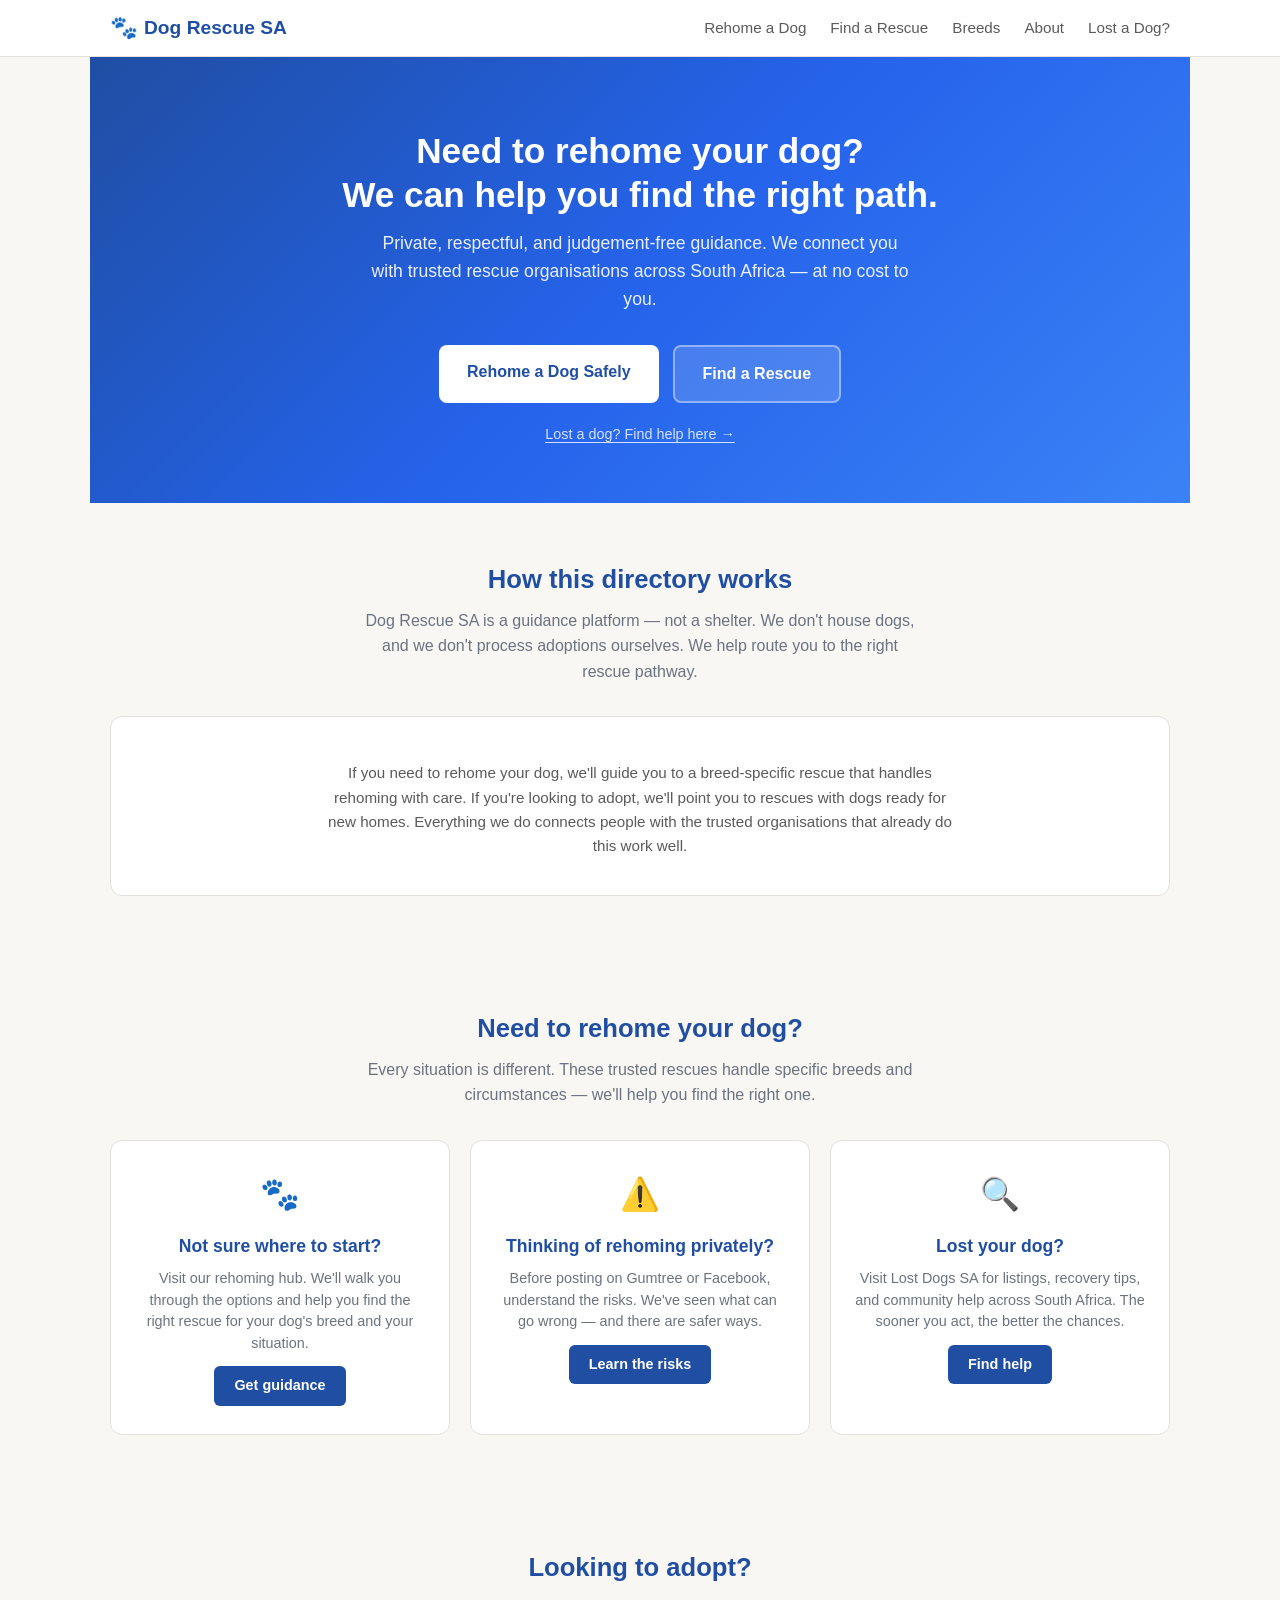
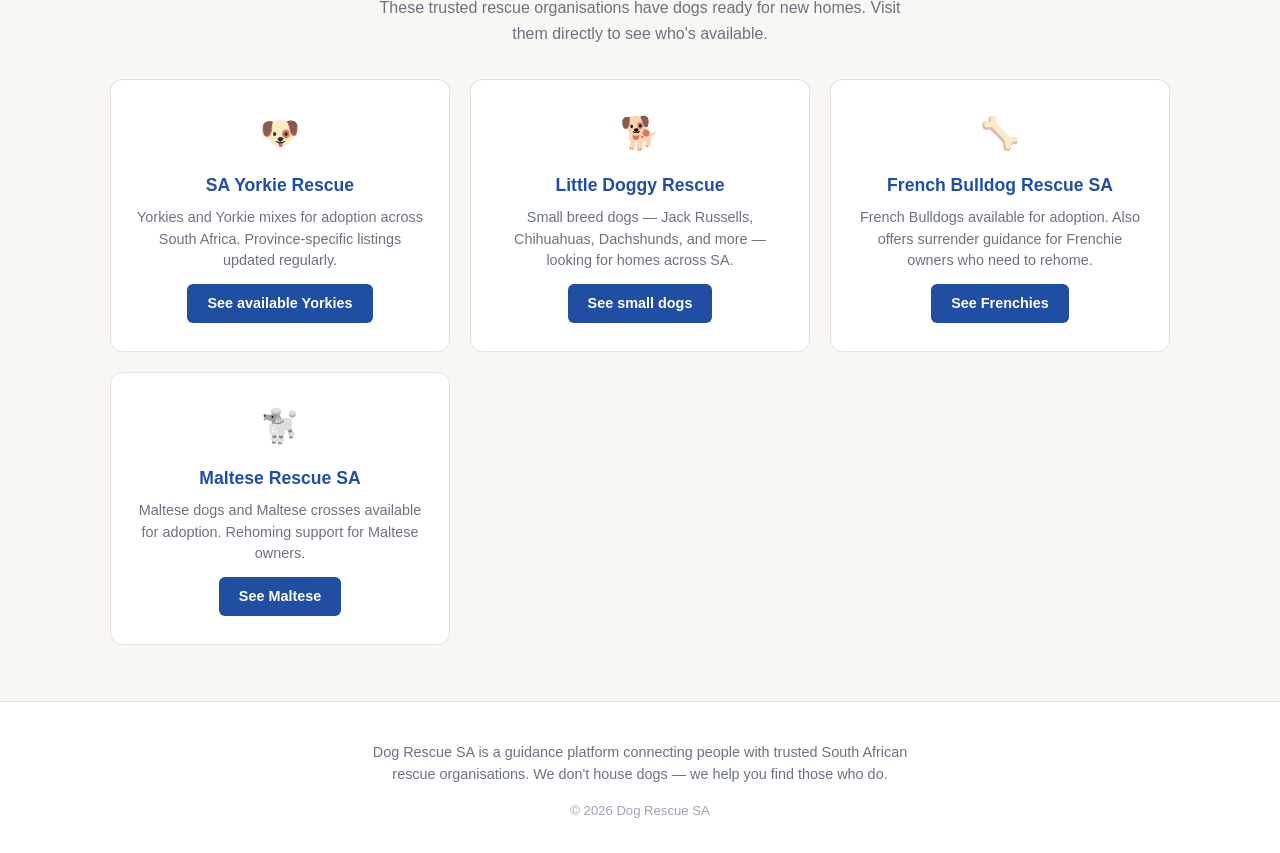
==== commit 79732d6e: "fix: Sprint 1 polish — soften private rehoming wording, fix /find-a-rescue/ title, add /lost/ page, " ====
--- a/public/index.html
+++ b/public/index.html
@@ -37,14 +37,8 @@
     .logo span { font-size: 1.4rem; }
 
     nav { display: flex; align-items: center; gap: 24px; }
-    nav a, nav .drop-trigger { color: #5a5a5a; text-decoration: none; font-size: 0.95rem; font-weight: 500; padding: 8px 0; cursor: pointer; border: none; background: none; font-family: inherit; }
-    nav a:hover, nav .drop-trigger:hover { color: #1f4ea3; }
-
-    .dropdown { position: relative; }
-    .dropdown-content { display: none; position: absolute; top: 100%; left: 0; background: #fff; border: 1px solid #e5e0d9; border-radius: 8px; min-width: 180px; box-shadow: 0 4px 16px rgba(0,0,0,0.08); padding: 8px 0; z-index: 200; }
-    .dropdown:hover .dropdown-content { display: block; }
-    .dropdown-content a { display: block; padding: 8px 20px; color: #5a5a5a; font-size: 0.9rem; font-weight: 400; }
-    .dropdown-content a:hover { background: #f0f4fa; color: #1f4ea3; }
+    nav a { color: #5a5a5a; text-decoration: none; font-size: 0.95rem; font-weight: 500; padding: 8px 0; }
+    nav a:hover { color: #1f4ea3; }
 
     .hamburger { display: none; flex-direction: column; gap: 5px; background: none; border: none; cursor: pointer; padding: 4px; z-index: 300; }
     .hamburger span { display: block; width: 24px; height: 2px; background: #3c3c3b; border-radius: 2px; transition: all 0.2s; }
@@ -54,9 +48,6 @@
     .nav-overlay a { color: #e2e8f0; font-size: 1.3rem; font-weight: 600; text-decoration: none; }
     .nav-overlay a:hover { color: #fff; }
     .nav-overlay .close-btn { position: absolute; top: 16px; right: 20px; background: none; border: none; color: #e2e8f0; font-size: 2rem; cursor: pointer; line-height: 1; }
-    .nav-overlay .drop-section { display: flex; flex-direction: column; align-items: center; gap: 12px; }
-    .nav-overlay .drop-section .drop-label { color: #94a3b8; font-size: 0.9rem; text-transform: uppercase; letter-spacing: 1px; }
-    .nav-overlay .drop-section a { font-size: 1.05rem; font-weight: 400; }
 
     .hero { background: linear-gradient(135deg, #1f4ea3 0%, #2563eb 50%, #3b82f6 100%); color: #fff; text-align: center; padding: 72px 20px 56px; }
     .hero h1 { font-size: 2.2rem; font-weight: 800; max-width: 680px; margin: 0 auto 12px; line-height: 1.25; }
@@ -115,14 +106,7 @@
     <a href="/" class="logo"><span>🐾</span> Dog Rescue SA</a>
     <nav>
       <a href="/rehome-a-dog/">Rehome a Dog</a>
-      <div class="dropdown">
-        <a href="/find-a-rescue/" class="drop-trigger">Find a Rescue ▾</a>
-        <div class="dropdown-content">
-          <a href="/find-a-rescue/gauteng/">Gauteng</a>
-          <a href="/find-a-rescue/western-cape/">Western Cape</a>
-          <a href="/find-a-rescue/kwazulu-natal/">KwaZulu-Natal</a>
-        </div>
-      </div>
+      <a href="/find-a-rescue/">Find a Rescue</a>
       <a href="/breeds/">Breeds</a>
       <a href="/about/">About</a>
       <a href="/lost/">Lost a Dog?</a>
@@ -137,12 +121,6 @@
   <button class="close-btn" onclick="document.getElementById('navOverlay').classList.remove('open')" aria-label="Close menu">&times;</button>
   <a href="/rehome-a-dog/" onclick="document.getElementById('navOverlay').classList.remove('open')">Rehome a Dog</a>
   <a href="/find-a-rescue/" onclick="document.getElementById('navOverlay').classList.remove('open')">Find a Rescue</a>
-  <div class="drop-section">
-    <span class="drop-label">Provinces</span>
-    <a href="/find-a-rescue/gauteng/">Gauteng</a>
-    <a href="/find-a-rescue/western-cape/">Western Cape</a>
-    <a href="/find-a-rescue/kwazulu-natal/">KwaZulu-Natal</a>
-  </div>
   <a href="/breeds/" onclick="document.getElementById('navOverlay').classList.remove('open')">Breeds</a>
   <a href="/about/" onclick="document.getElementById('navOverlay').classList.remove('open')">About</a>
   <a href="/lost/" onclick="document.getElementById('navOverlay').classList.remove('open')">Lost a Dog?</a>
@@ -222,17 +200,6 @@
   </div>
 </section>
 
-<section>
-  <h2>Find rescues near you</h2>
-  <p class="section-sub">Browse by province to find rescue organisations that operate in your area.</p>
-  <div class="link-grid">
-    <a href="/find-a-rescue/gauteng/">Gauteng</a>
-    <a href="/find-a-rescue/western-cape/">Western Cape</a>
-    <a href="/find-a-rescue/kwazulu-natal/">KwaZulu-Natal</a>
-  </div>
-  <p style="text-align:center;margin-top:16px;font-size:0.9rem;color:#9ca3af;">More provinces coming as we confirm partner coverage in each region.</p>
-</section>
-
 <footer>
   <p>Dog Rescue SA is a guidance platform connecting people with trusted South African rescue organisations. We don't house dogs — we help you find those who do.</p>
   <p class="copyright">&copy; 2026 Dog Rescue SA</p>
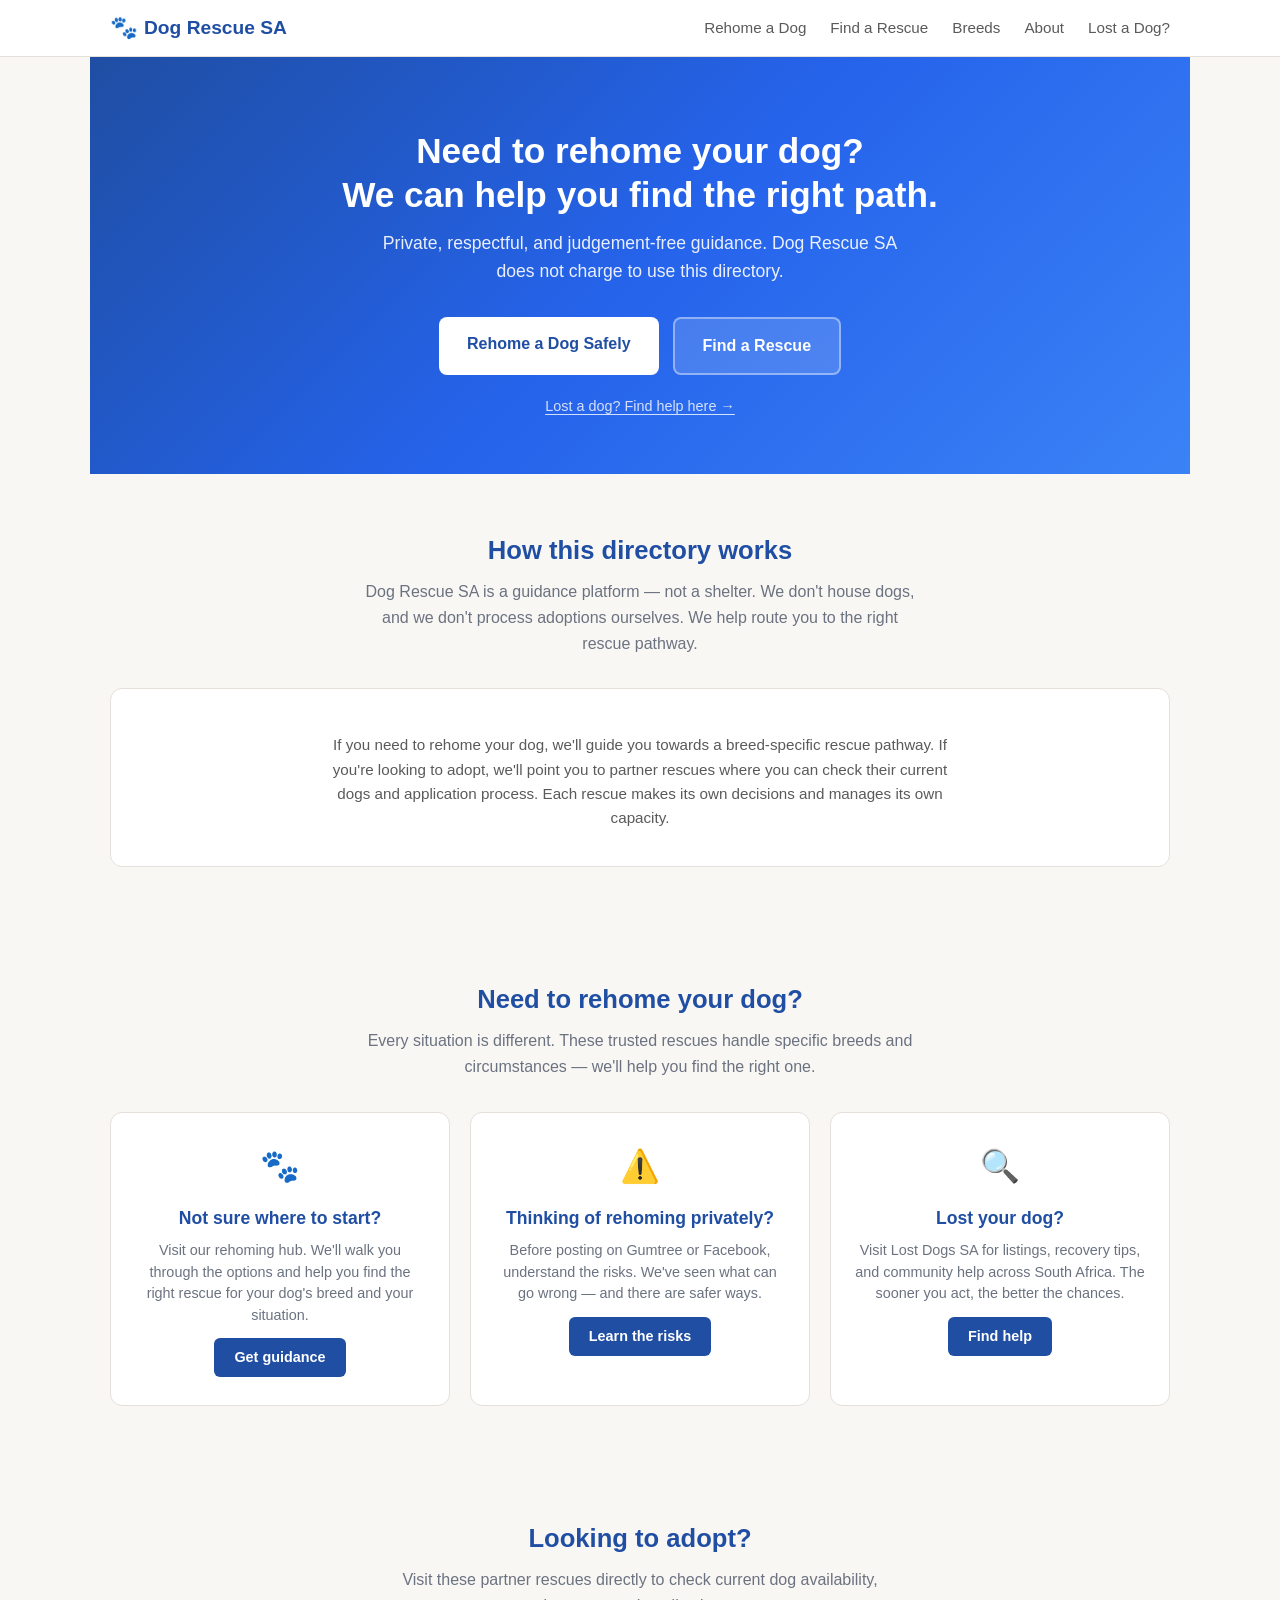
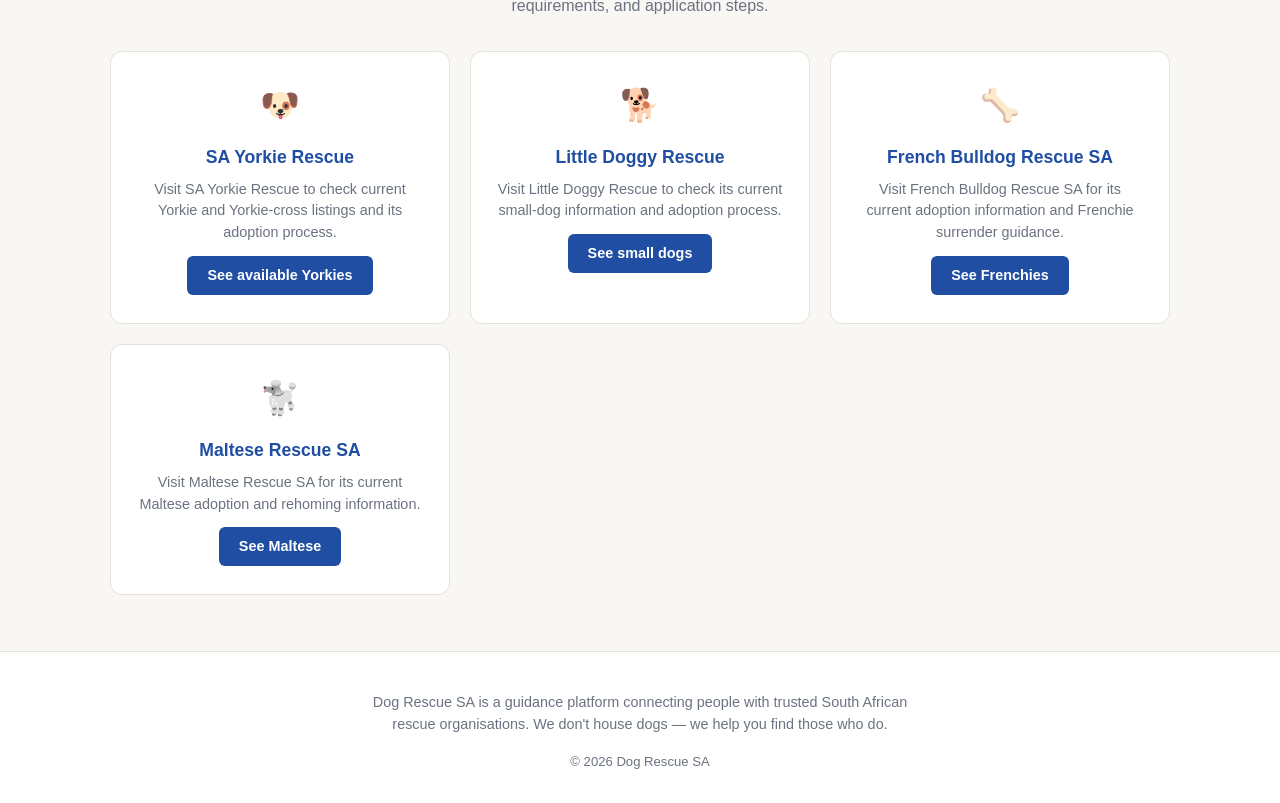
==== commit 63013579: "fix: align directory claims and repair breeds route" ====
--- a/public/index.html
+++ b/public/index.html
@@ -4,7 +4,7 @@
   <meta charset="UTF-8">
   <meta name="viewport" content="width=device-width, initial-scale=1.0">
   <title>Dog Rescue SA — Rehome a Dog Safely or Find a Rescue in South Africa</title>
-  <meta name="description" content="Free, private rehoming guidance and a directory of trusted rescue organisations across South Africa. Rehome safely or find a rescue dog by province and breed.">
+  <meta name="description" content="Private, respectful rehoming guidance and a directory of rescue partners across South Africa. Find the most relevant pathway by breed.">
   <link rel="canonical" href="https://dogrescuesa.co.za/">
 
   <script type="application/ld+json">
@@ -81,7 +81,7 @@
 
     footer { background: #fff; border-top: 1px solid #e5e0d9; padding: 40px 20px 24px; text-align: center; }
     footer p { color: #6b7280; font-size: 0.9rem; max-width: 560px; margin: 0 auto 8px; line-height: 1.5; }
-    footer .copyright { font-size: 0.82rem; color: #9ca3af; margin-top: 16px; }
+    footer .copyright { font-size: 0.82rem; color: #6b7280; margin-top: 16px; }
 
     @media (max-width: 768px) {
       nav { display: none; }
@@ -111,14 +111,14 @@
       <a href="/about/">About</a>
       <a href="/lost/">Lost a Dog?</a>
     </nav>
-    <button class="hamburger" onclick="document.getElementById('navOverlay').classList.add('open')" aria-label="Menu">
+    <button class="hamburger" aria-label="Open menu" onclick="document.getElementById('navOverlay').classList.add('open')" aria-label="Menu">
       <span></span><span></span><span></span>
     </button>
   </div>
 </header>
 
 <div class="nav-overlay" id="navOverlay">
-  <button class="close-btn" onclick="document.getElementById('navOverlay').classList.remove('open')" aria-label="Close menu">&times;</button>
+  <button class="close-btn" aria-label="Close menu" onclick="document.getElementById('navOverlay').classList.remove('open')" aria-label="Close menu">&times;</button>
   <a href="/rehome-a-dog/" onclick="document.getElementById('navOverlay').classList.remove('open')">Rehome a Dog</a>
   <a href="/find-a-rescue/" onclick="document.getElementById('navOverlay').classList.remove('open')">Find a Rescue</a>
   <a href="/breeds/" onclick="document.getElementById('navOverlay').classList.remove('open')">Breeds</a>
@@ -126,9 +126,10 @@
   <a href="/lost/" onclick="document.getElementById('navOverlay').classList.remove('open')">Lost a Dog?</a>
 </div>
 
+<main>
 <section class="hero">
   <h1>Need to rehome your dog?<br>We can help you find the right path.</h1>
-  <p>Private, respectful, and judgement-free guidance. We connect you with trusted rescue organisations across South Africa — at no cost to you.</p>
+  <p>Private, respectful, and judgement-free guidance. Dog Rescue SA does not charge to use this directory.</p>
   <div class="hero-cta">
     <a href="/rehome-a-dog/" class="cta-primary">Rehome a Dog Safely</a>
     <a href="/find-a-rescue/" class="cta-secondary">Find a Rescue</a>
@@ -140,7 +141,7 @@
   <h2>How this directory works</h2>
   <p class="section-sub">Dog Rescue SA is a guidance platform — not a shelter. We don't house dogs, and we don't process adoptions ourselves. We help route you to the right rescue pathway.</p>
   <div class="trust" style="margin-top: 24px;">
-    <p>If you need to rehome your dog, we'll guide you to a breed-specific rescue that handles rehoming with care. If you're looking to adopt, we'll point you to rescues with dogs ready for new homes. Everything we do connects people with the trusted organisations that already do this work well.</p>
+    <p>If you need to rehome your dog, we'll guide you towards a breed-specific rescue pathway. If you're looking to adopt, we'll point you to partner rescues where you can check their current dogs and application process. Each rescue makes its own decisions and manages its own capacity.</p>
   </div>
 </section>
 
@@ -171,34 +172,35 @@
 
 <section>
   <h2>Looking to adopt?</h2>
-  <p class="section-sub">These trusted rescue organisations have dogs ready for new homes. Visit them directly to see who's available.</p>
+  <p class="section-sub">Visit these partner rescues directly to check current dog availability, requirements, and application steps.</p>
   <div class="card-grid">
     <a href="https://www.yorkierescue.co.za/" class="card">
       <div class="card-icon">🐶</div>
       <h3>SA Yorkie Rescue</h3>
-      <p>Yorkies and Yorkie mixes for adoption across South Africa. Province-specific listings updated regularly.</p>
+      <p>Visit SA Yorkie Rescue to check current Yorkie and Yorkie-cross listings and its adoption process.</p>
       <span class="card-link">See available Yorkies</span>
     </a>
     <a href="https://littledoggyrescue.co.za/" class="card">
       <div class="card-icon">🐕</div>
       <h3>Little Doggy Rescue</h3>
-      <p>Small breed dogs — Jack Russells, Chihuahuas, Dachshunds, and more — looking for homes across SA.</p>
+      <p>Visit Little Doggy Rescue to check its current small-dog information and adoption process.</p>
       <span class="card-link">See small dogs</span>
     </a>
     <a href="https://frenchbulldogrescue.co.za/" class="card">
       <div class="card-icon">🦴</div>
       <h3>French Bulldog Rescue SA</h3>
-      <p>French Bulldogs available for adoption. Also offers surrender guidance for Frenchie owners who need to rehome.</p>
+      <p>Visit French Bulldog Rescue SA for its current adoption information and Frenchie surrender guidance.</p>
       <span class="card-link">See Frenchies</span>
     </a>
     <a href="https://www.malteserescue.co.za/" class="card">
       <div class="card-icon">🐩</div>
       <h3>Maltese Rescue SA</h3>
-      <p>Maltese dogs and Maltese crosses available for adoption. Rehoming support for Maltese owners.</p>
+      <p>Visit Maltese Rescue SA for its current Maltese adoption and rehoming information.</p>
       <span class="card-link">See Maltese</span>
     </a>
   </div>
 </section>
+</main>
 
 <footer>
   <p>Dog Rescue SA is a guidance platform connecting people with trusted South African rescue organisations. We don't house dogs — we help you find those who do.</p>
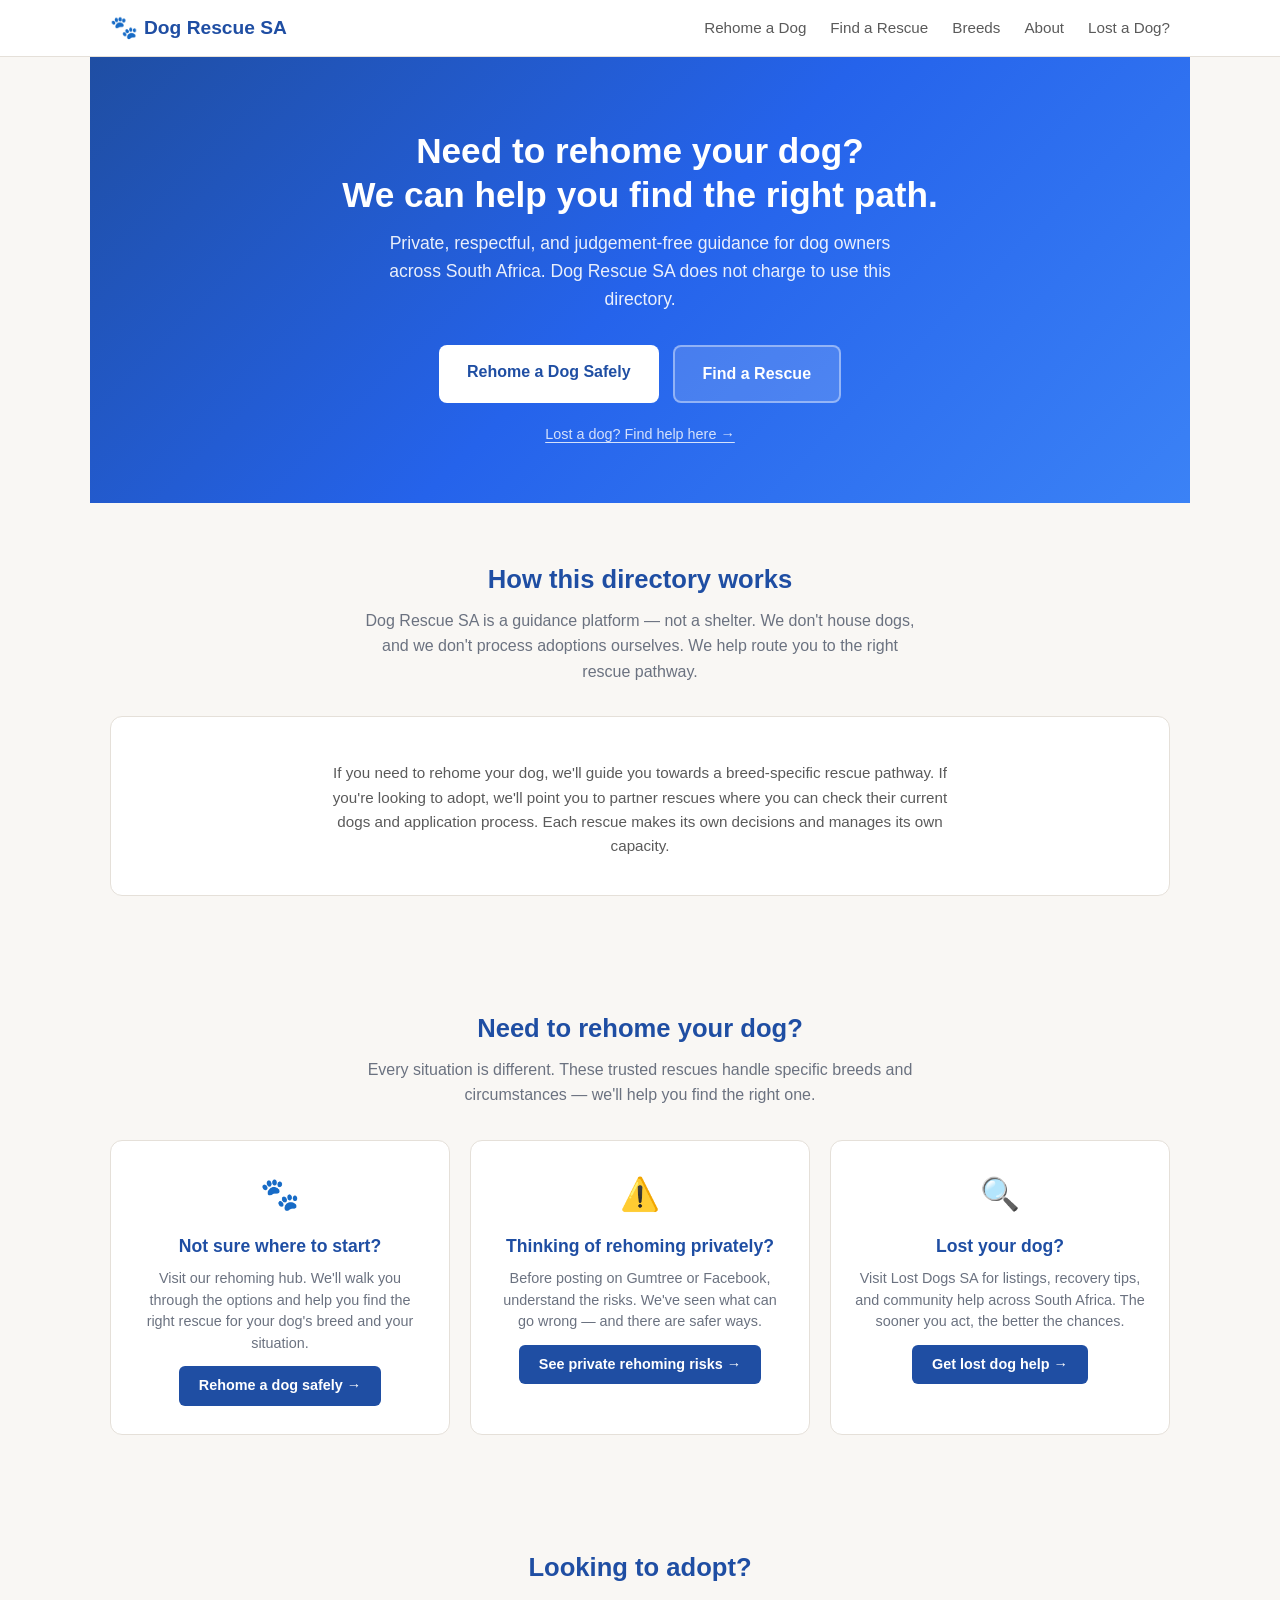
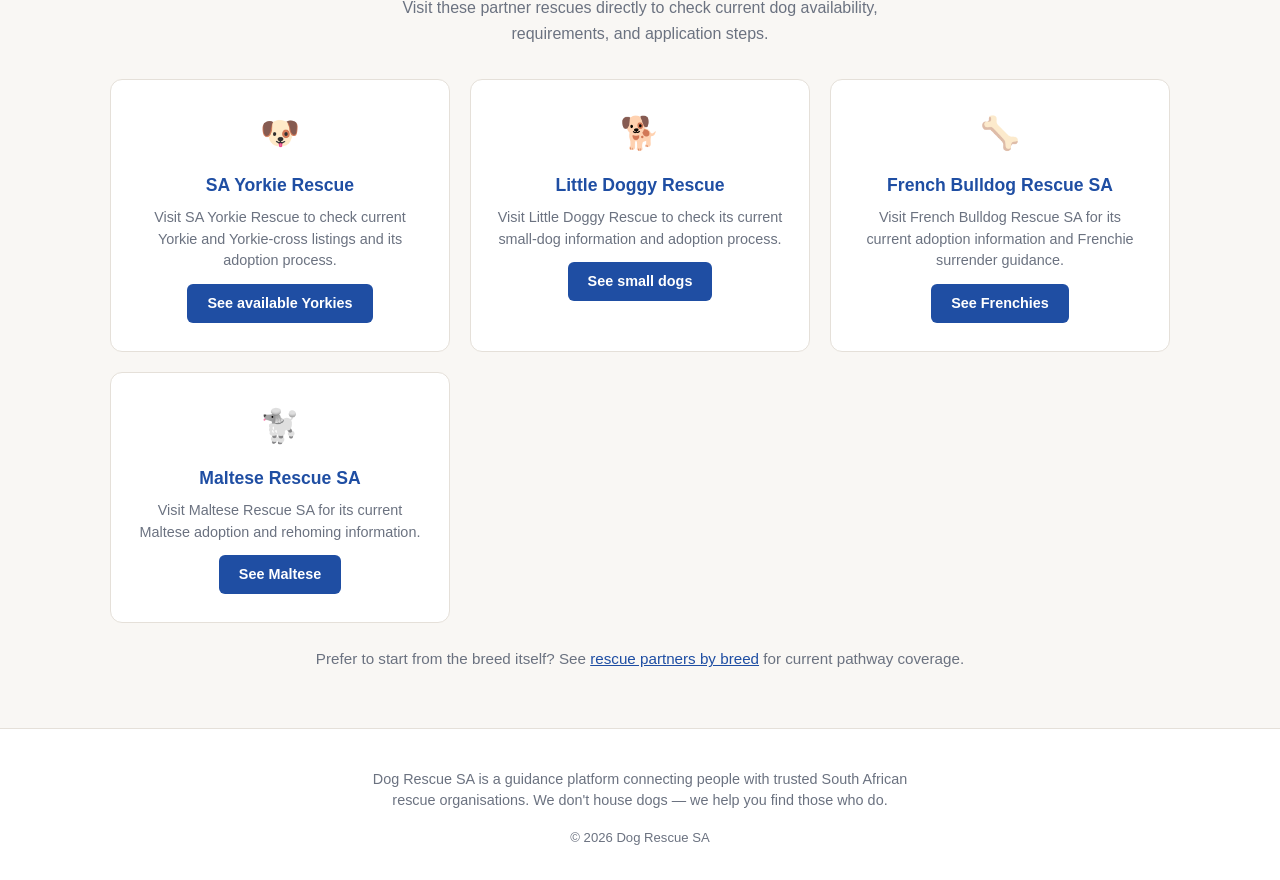
==== commit 8b7a1484: "seo: strengthen DogRescueSA semantic signals" ====
--- a/public/index.html
+++ b/public/index.html
@@ -111,14 +111,14 @@
       <a href="/about/">About</a>
       <a href="/lost/">Lost a Dog?</a>
     </nav>
-    <button class="hamburger" aria-label="Open menu" onclick="document.getElementById('navOverlay').classList.add('open')" aria-label="Menu">
+    <button class="hamburger" aria-label="Open menu" onclick="document.getElementById('navOverlay').classList.add('open')">
       <span></span><span></span><span></span>
     </button>
   </div>
 </header>
 
 <div class="nav-overlay" id="navOverlay">
-  <button class="close-btn" aria-label="Close menu" onclick="document.getElementById('navOverlay').classList.remove('open')" aria-label="Close menu">&times;</button>
+  <button class="close-btn" aria-label="Close menu" onclick="document.getElementById('navOverlay').classList.remove('open')">&times;</button>
   <a href="/rehome-a-dog/" onclick="document.getElementById('navOverlay').classList.remove('open')">Rehome a Dog</a>
   <a href="/find-a-rescue/" onclick="document.getElementById('navOverlay').classList.remove('open')">Find a Rescue</a>
   <a href="/breeds/" onclick="document.getElementById('navOverlay').classList.remove('open')">Breeds</a>
@@ -129,7 +129,7 @@
 <main>
 <section class="hero">
   <h1>Need to rehome your dog?<br>We can help you find the right path.</h1>
-  <p>Private, respectful, and judgement-free guidance. Dog Rescue SA does not charge to use this directory.</p>
+  <p>Private, respectful, and judgement-free guidance for dog owners across South Africa. Dog Rescue SA does not charge to use this directory.</p>
   <div class="hero-cta">
     <a href="/rehome-a-dog/" class="cta-primary">Rehome a Dog Safely</a>
     <a href="/find-a-rescue/" class="cta-secondary">Find a Rescue</a>
@@ -153,19 +153,19 @@
       <div class="card-icon">🐾</div>
       <h3>Not sure where to start?</h3>
       <p>Visit our rehoming hub. We'll walk you through the options and help you find the right rescue for your dog's breed and your situation.</p>
-      <span class="card-link">Get guidance</span>
+      <span class="card-link">Rehome a dog safely →</span>
     </a>
     <a href="/private-rehoming-risks/" class="card">
       <div class="card-icon">⚠️</div>
       <h3>Thinking of rehoming privately?</h3>
       <p>Before posting on Gumtree or Facebook, understand the risks. We've seen what can go wrong — and there are safer ways.</p>
-      <span class="card-link">Learn the risks</span>
+      <span class="card-link">See private rehoming risks →</span>
     </a>
     <a href="/lost/" class="card">
       <div class="card-icon">🔍</div>
       <h3>Lost your dog?</h3>
       <p>Visit Lost Dogs SA for listings, recovery tips, and community help across South Africa. The sooner you act, the better the chances.</p>
-      <span class="card-link">Find help</span>
+      <span class="card-link">Get lost dog help →</span>
     </a>
   </div>
 </section>
@@ -199,6 +199,7 @@
       <span class="card-link">See Maltese</span>
     </a>
   </div>
+  <p style="text-align:center;margin-top:24px;color:#6b7280;font-size:0.95rem;">Prefer to start from the breed itself? See <a href="/breeds/" style="color:#1f4ea3;font-weight:500;">rescue partners by breed</a> for current pathway coverage.</p>
 </section>
 </main>
 
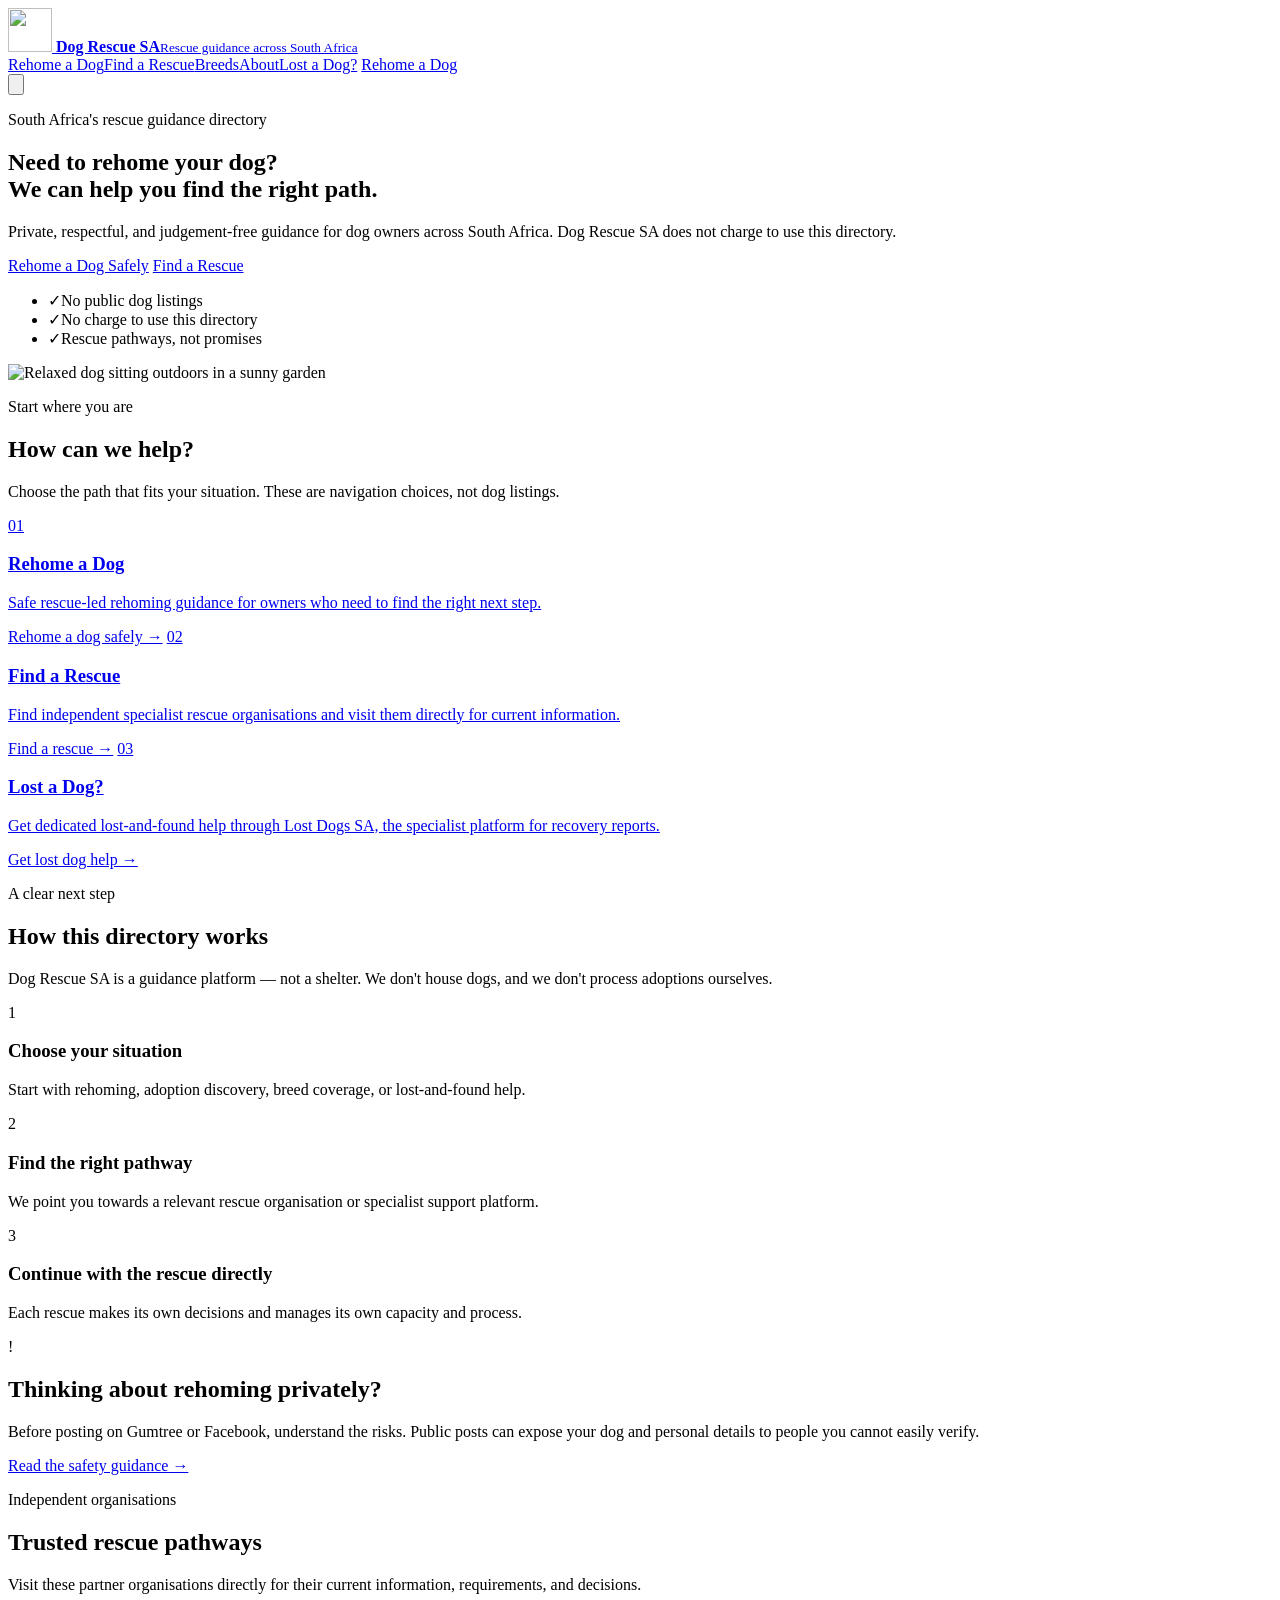
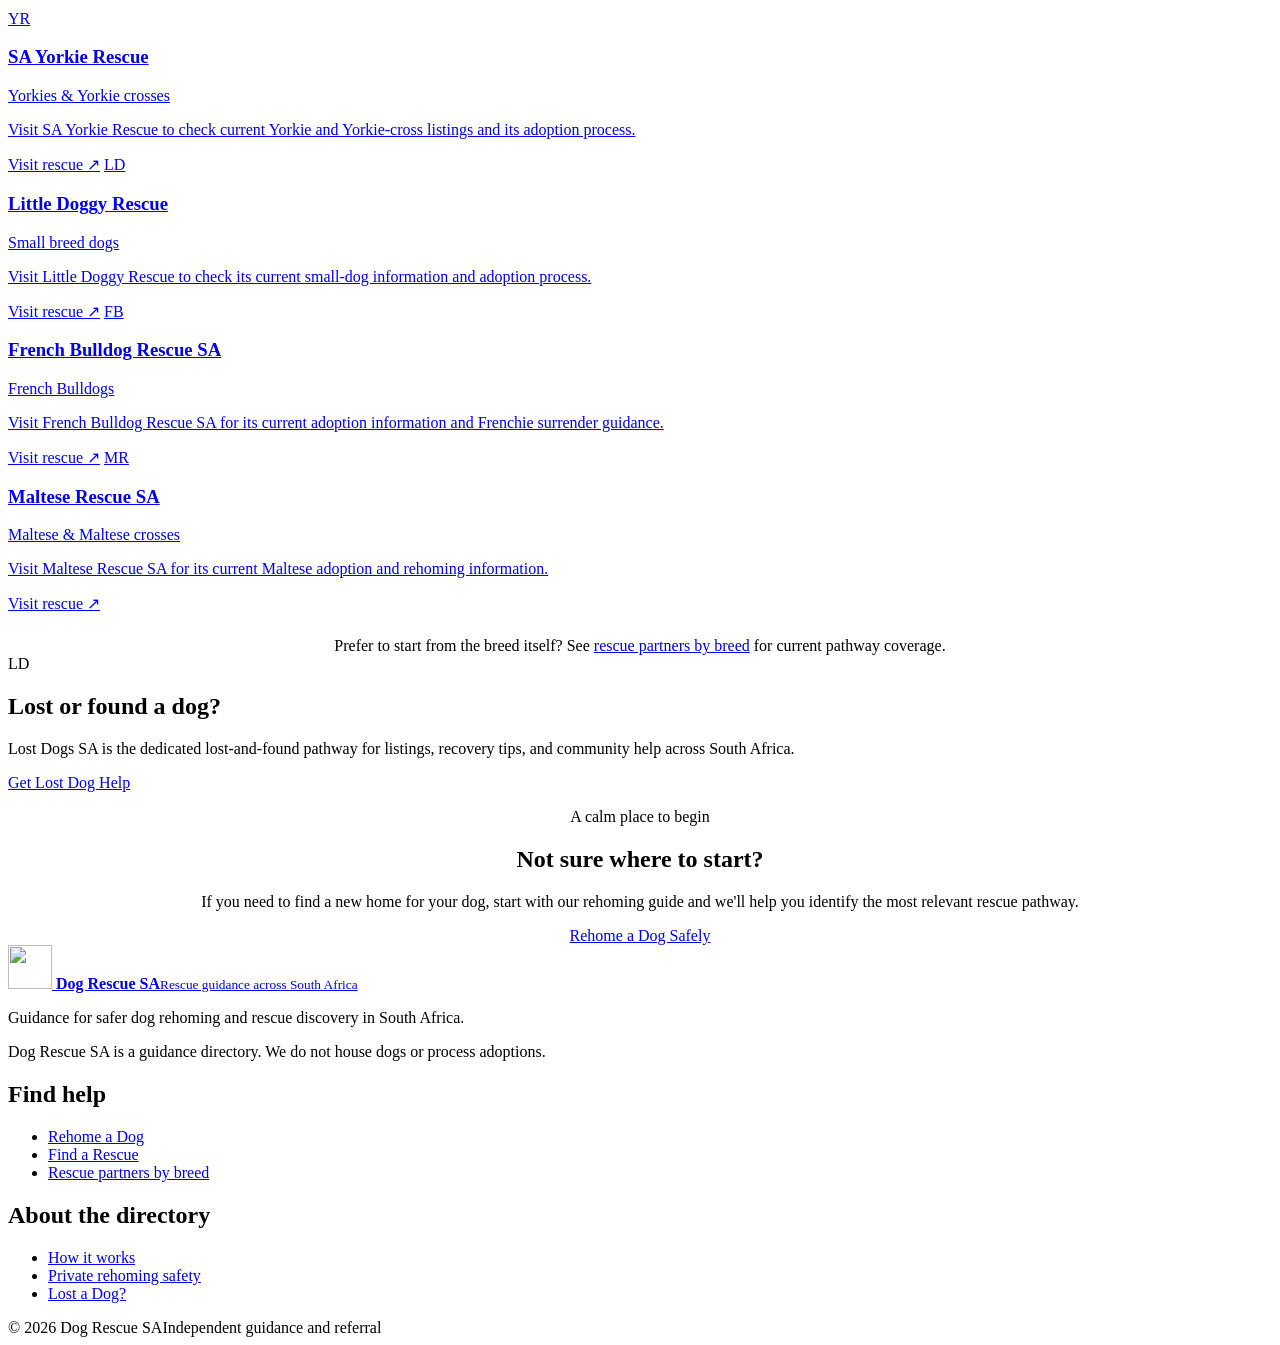
==== commit cd58938c: "design: refresh Dog Rescue SA brand and UX" ====
--- a/public/index.html
+++ b/public/index.html
@@ -6,8 +6,21 @@
   <title>Dog Rescue SA — Rehome a Dog Safely or Find a Rescue in South Africa</title>
   <meta name="description" content="Private, respectful rehoming guidance and a directory of rescue partners across South Africa. Find the most relevant pathway by breed.">
   <link rel="canonical" href="https://dogrescuesa.co.za/">
-
-  <script type="application/ld+json">
+  <meta property="og:title" content="Dog Rescue SA — Rehome a Dog Safely or Find a Rescue in South Africa">
+  <meta property="og:description" content="Private, respectful rehoming guidance and a directory of rescue partners across South Africa. Find the most relevant pathway by breed.">
+  <meta property="og:url" content="https://dogrescuesa.co.za/">
+  <meta property="og:type" content="website">
+  <meta property="og:image" content="https://dogrescuesa.co.za/assets/brand/dog-rescue-sa-social.webp">
+  <meta property="og:image:alt" content="Dog Rescue SA — calm guidance and trusted rescue pathways across South Africa">
+  <meta name="twitter:card" content="summary_large_image">
+  <meta name="twitter:title" content="Dog Rescue SA — Rehome a Dog Safely or Find a Rescue in South Africa">
+  <meta name="twitter:description" content="Private, respectful rehoming guidance and a directory of rescue partners across South Africa. Find the most relevant pathway by breed.">
+  <meta name="twitter:image" content="https://dogrescuesa.co.za/assets/brand/dog-rescue-sa-social.webp">
+  <link rel="icon" href="/assets/brand/favicon.svg" type="image/svg+xml">
+  <link rel="apple-touch-icon" href="/assets/brand/apple-touch-icon.png" sizes="180x180">
+  <link rel="stylesheet" href="/assets/css/site.css">
+  <link rel="preload" as="image" href="/assets/images/hero/dog-rescue-sa-hero.svg" type="image/svg+xml">
+<script type="application/ld+json">
   {
     "@context": "https://schema.org",
     "@graph": [
@@ -25,194 +38,125 @@
     ]
   }
   </script>
-
-  <style>
-    *, *::before, *::after { margin: 0; padding: 0; box-sizing: border-box; }
-    html { font-size: 16px; scroll-behavior: smooth; }
-    body { font-family: -apple-system, BlinkMacSystemFont, 'Segoe UI', Roboto, sans-serif; background: #f9f7f4; color: #3c3c3b; line-height: 1.6; }
-
-    header { background: #fff; border-bottom: 1px solid #e5e0d9; position: sticky; top: 0; z-index: 100; }
-    .header-inner { max-width: 1100px; margin: 0 auto; padding: 0 20px; display: flex; align-items: center; justify-content: space-between; height: 56px; }
-    .logo { font-size: 1.2rem; font-weight: 700; color: #1f4ea3; text-decoration: none; display: flex; align-items: center; gap: 6px; }
-    .logo span { font-size: 1.4rem; }
-
-    nav { display: flex; align-items: center; gap: 24px; }
-    nav a { color: #5a5a5a; text-decoration: none; font-size: 0.95rem; font-weight: 500; padding: 8px 0; }
-    nav a:hover { color: #1f4ea3; }
-
-    .hamburger { display: none; flex-direction: column; gap: 5px; background: none; border: none; cursor: pointer; padding: 4px; z-index: 300; }
-    .hamburger span { display: block; width: 24px; height: 2px; background: #3c3c3b; border-radius: 2px; transition: all 0.2s; }
-
-    .nav-overlay { display: none; position: fixed; inset: 0; background: #0f172a; z-index: 250; flex-direction: column; align-items: center; justify-content: center; gap: 28px; }
-    .nav-overlay.open { display: flex; }
-    .nav-overlay a { color: #e2e8f0; font-size: 1.3rem; font-weight: 600; text-decoration: none; }
-    .nav-overlay a:hover { color: #fff; }
-    .nav-overlay .close-btn { position: absolute; top: 16px; right: 20px; background: none; border: none; color: #e2e8f0; font-size: 2rem; cursor: pointer; line-height: 1; }
-
-    .hero { background: linear-gradient(135deg, #1f4ea3 0%, #2563eb 50%, #3b82f6 100%); color: #fff; text-align: center; padding: 72px 20px 56px; }
-    .hero h1 { font-size: 2.2rem; font-weight: 800; max-width: 680px; margin: 0 auto 12px; line-height: 1.25; }
-    .hero p { font-size: 1.1rem; opacity: 0.9; max-width: 540px; margin: 0 auto 32px; }
-    .hero-cta { display: flex; flex-wrap: wrap; gap: 14px; justify-content: center; }
-    .hero-cta a { display: inline-block; padding: 14px 28px; border-radius: 8px; font-weight: 700; font-size: 1rem; text-decoration: none; transition: transform 0.15s; }
-    .hero-cta a:hover { transform: translateY(-1px); }
-    .cta-primary { background: #fff; color: #1f4ea3; }
-    .cta-secondary { background: rgba(255,255,255,0.15); color: #fff; border: 2px solid rgba(255,255,255,0.4); }
-    .cta-tertiary { color: rgba(255,255,255,0.8); font-size: 0.9rem; margin-top: 20px; display: inline-block; text-decoration: underline; text-underline-offset: 3px; }
-
-    section { max-width: 1100px; margin: 0 auto; padding: 56px 20px; }
-    section h2 { font-size: 1.6rem; font-weight: 700; color: #1f4ea3; text-align: center; margin-bottom: 8px; }
-    section .section-sub { text-align: center; color: #6b7280; font-size: 1rem; margin-bottom: 32px; max-width: 560px; margin-left: auto; margin-right: auto; }
-
-    .card-grid { display: grid; grid-template-columns: repeat(auto-fit, minmax(260px, 1fr)); gap: 20px; }
-    .card { background: #fff; border: 1px solid #e5e0d9; border-radius: 12px; padding: 28px 24px; text-align: center; text-decoration: none; color: inherit; display: block; transition: box-shadow 0.15s; }
-    .card:hover { box-shadow: 0 4px 20px rgba(0,0,0,0.07); }
-    .card-icon { font-size: 2rem; margin-bottom: 12px; }
-    .card h3 { font-size: 1.1rem; font-weight: 700; color: #1f4ea3; margin-bottom: 8px; }
-    .card p { font-size: 0.9rem; color: #6b7280; line-height: 1.5; }
-    .card .card-link { display: inline-block; margin-top: 12px; padding: 8px 20px; background: #1f4ea3; color: #fff; border-radius: 6px; font-weight: 600; font-size: 0.9rem; text-decoration: none; }
-
-    .link-grid { display: grid; grid-template-columns: repeat(auto-fit, minmax(160px, 1fr)); gap: 10px; }
-    .link-grid a { display: block; padding: 12px 16px; background: #fff; border: 1px solid #e5e0d9; border-radius: 8px; text-align: center; color: #1f4ea3; font-weight: 500; font-size: 0.95rem; text-decoration: none; transition: background 0.15s; }
-    .link-grid a:hover { background: #f0f4fa; }
-
-    .trust { background: #fff; border: 1px solid #e5e0d9; border-radius: 12px; padding: 36px 28px; text-align: center; }
-    .trust h2 { font-size: 1.4rem; }
-    .trust p { color: #5a5a5a; font-size: 0.95rem; max-width: 640px; margin: 8px auto 0; line-height: 1.6; }
-
-    footer { background: #fff; border-top: 1px solid #e5e0d9; padding: 40px 20px 24px; text-align: center; }
-    footer p { color: #6b7280; font-size: 0.9rem; max-width: 560px; margin: 0 auto 8px; line-height: 1.5; }
-    footer .copyright { font-size: 0.82rem; color: #6b7280; margin-top: 16px; }
-
-    @media (max-width: 768px) {
-      nav { display: none; }
-      .hamburger { display: flex; }
-      .hero { padding: 48px 20px 40px; }
-      .hero h1 { font-size: 1.6rem; }
-      .hero p { font-size: 0.95rem; }
-      section { padding: 40px 16px; }
-      section h2 { font-size: 1.35rem; }
-      .card-grid { grid-template-columns: 1fr; }
-      .link-grid { grid-template-columns: repeat(2, 1fr); }
-    }
-    @media (max-width: 400px) {
-      .link-grid { grid-template-columns: 1fr; }
-    }
-  </style>
-</head>
-<body>
-
-<header>
+</head><body>
+<header class="site-header">
   <div class="header-inner">
-    <a href="/" class="logo"><span>🐾</span> Dog Rescue SA</a>
-    <nav>
-      <a href="/rehome-a-dog/">Rehome a Dog</a>
-      <a href="/find-a-rescue/">Find a Rescue</a>
-      <a href="/breeds/">Breeds</a>
-      <a href="/about/">About</a>
-      <a href="/lost/">Lost a Dog?</a>
+    <a class="brand" href="/" aria-label="Dog Rescue SA home">
+      <img class="brand-mark" src="/assets/brand/logo-mark.svg" alt="" aria-hidden="true" width="44" height="44">
+      <span class="brand-copy"><strong>Dog Rescue SA</strong><small>Rescue guidance across South Africa</small></span>
+    </a>
+    <nav class="desktop-nav" aria-label="Primary navigation">
+      <a href="/rehome-a-dog/">Rehome a Dog</a><a href="/find-a-rescue/">Find a Rescue</a><a href="/breeds/">Breeds</a><a href="/about/">About</a><a href="/lost/">Lost a Dog?</a>
+      <a class="btn btn-primary nav-cta" href="/rehome-a-dog/">Rehome a Dog</a>
     </nav>
-    <button class="hamburger" aria-label="Open menu" onclick="document.getElementById('navOverlay').classList.add('open')">
-      <span></span><span></span><span></span>
-    </button>
+    <button class="mobile-menu-button" type="button" data-menu-button aria-expanded="false" aria-controls="mobile-menu" aria-label="Open menu"><svg class="icon" viewBox="0 0 24 24" aria-hidden="true" fill="none" stroke="currentColor" stroke-width="1.8" stroke-linecap="round" stroke-linejoin="round"><path d="M4 7h16M4 12h16M4 17h16"/></svg></button>
   </div>
+  <nav class="mobile-nav" id="mobile-menu" data-mobile-menu aria-label="Mobile navigation" hidden>
+    <a href="/rehome-a-dog/">Rehome a Dog</a><a href="/find-a-rescue/">Find a Rescue</a><a href="/breeds/">Breeds</a><a href="/about/">About</a><a href="/lost/">Lost a Dog?</a>
+    <a class="btn btn-primary nav-cta" href="/rehome-a-dog/">Rehome a Dog</a>
+  </nav>
 </header>
-
-<div class="nav-overlay" id="navOverlay">
-  <button class="close-btn" aria-label="Close menu" onclick="document.getElementById('navOverlay').classList.remove('open')">&times;</button>
-  <a href="/rehome-a-dog/" onclick="document.getElementById('navOverlay').classList.remove('open')">Rehome a Dog</a>
-  <a href="/find-a-rescue/" onclick="document.getElementById('navOverlay').classList.remove('open')">Find a Rescue</a>
-  <a href="/breeds/" onclick="document.getElementById('navOverlay').classList.remove('open')">Breeds</a>
-  <a href="/about/" onclick="document.getElementById('navOverlay').classList.remove('open')">About</a>
-  <a href="/lost/" onclick="document.getElementById('navOverlay').classList.remove('open')">Lost a Dog?</a>
-</div>
-
-<main>
+<main class="page-main">
 <section class="hero">
-  <h1>Need to rehome your dog?<br>We can help you find the right path.</h1>
-  <p>Private, respectful, and judgement-free guidance for dog owners across South Africa. Dog Rescue SA does not charge to use this directory.</p>
-  <div class="hero-cta">
-    <a href="/rehome-a-dog/" class="cta-primary">Rehome a Dog Safely</a>
-    <a href="/find-a-rescue/" class="cta-secondary">Find a Rescue</a>
-  </div>
-  <a href="/lost/" class="cta-tertiary">Lost a dog? Find help here →</a>
-</section>
-
-<section>
-  <h2>How this directory works</h2>
-  <p class="section-sub">Dog Rescue SA is a guidance platform — not a shelter. We don't house dogs, and we don't process adoptions ourselves. We help route you to the right rescue pathway.</p>
-  <div class="trust" style="margin-top: 24px;">
-    <p>If you need to rehome your dog, we'll guide you towards a breed-specific rescue pathway. If you're looking to adopt, we'll point you to partner rescues where you can check their current dogs and application process. Each rescue makes its own decisions and manages its own capacity.</p>
+  <div class="container hero-grid">
+    <div class="hero-copy">
+      <p class="eyebrow">South Africa's rescue guidance directory</p>
+      <h1>Need to rehome your dog?<br>We can help you find the right path.</h1>
+      <p class="lead">Private, respectful, and judgement-free guidance for dog owners across South Africa. Dog Rescue SA does not charge to use this directory.</p>
+      <div class="hero-actions">
+        <a class="btn btn-primary" href="/rehome-a-dog/">Rehome a Dog Safely</a>
+        <a class="btn btn-secondary" href="/find-a-rescue/">Find a Rescue</a>
+      </div>
+      <ul class="trust-chips" aria-label="Directory benefits">
+        <li><span class="check-icon" aria-hidden="true">✓</span>No public dog listings</li>
+        <li><span class="check-icon" aria-hidden="true">✓</span>No charge to use this directory</li>
+        <li><span class="check-icon" aria-hidden="true">✓</span>Rescue pathways, not promises</li>
+      </ul>
+    </div>
+    <div class="hero-image-frame">
+      <img class="hero-image" src="/assets/images/hero/dog-rescue-sa-hero.svg" alt="Relaxed dog sitting outdoors in a sunny garden" width="900" height="700" fetchpriority="high">
+    </div>
   </div>
 </section>
 
-<section>
-  <h2>Need to rehome your dog?</h2>
-  <p class="section-sub">Every situation is different. These trusted rescues handle specific breeds and circumstances — we'll help you find the right one.</p>
-  <div class="card-grid">
-    <a href="/rehome-a-dog/" class="card">
-      <div class="card-icon">🐾</div>
-      <h3>Not sure where to start?</h3>
-      <p>Visit our rehoming hub. We'll walk you through the options and help you find the right rescue for your dog's breed and your situation.</p>
-      <span class="card-link">Rehome a dog safely →</span>
-    </a>
-    <a href="/private-rehoming-risks/" class="card">
-      <div class="card-icon">⚠️</div>
-      <h3>Thinking of rehoming privately?</h3>
-      <p>Before posting on Gumtree or Facebook, understand the risks. We've seen what can go wrong — and there are safer ways.</p>
-      <span class="card-link">See private rehoming risks →</span>
-    </a>
-    <a href="/lost/" class="card">
-      <div class="card-icon">🔍</div>
-      <h3>Lost your dog?</h3>
-      <p>Visit Lost Dogs SA for listings, recovery tips, and community help across South Africa. The sooner you act, the better the chances.</p>
-      <span class="card-link">Get lost dog help →</span>
-    </a>
+<section class="section section--white">
+  <div class="container">
+    <div class="section-heading"><p class="eyebrow">Start where you are</p><h2>How can we help?</h2><p>Choose the path that fits your situation. These are navigation choices, not dog listings.</p></div>
+    <div class="pathway-grid">
+      <a class="pathway-card" href="/rehome-a-dog/"><span class="card-icon" aria-hidden="true">01</span><h3>Rehome a Dog</h3><p>Safe rescue-led rehoming guidance for owners who need to find the right next step.</p><span class="text-link">Rehome a dog safely →</span></a>
+      <a class="pathway-card" href="/find-a-rescue/"><span class="card-icon" aria-hidden="true">02</span><h3>Find a Rescue</h3><p>Find independent specialist rescue organisations and visit them directly for current information.</p><span class="text-link">Find a rescue →</span></a>
+      <a class="pathway-card" href="/lost/"><span class="card-icon" aria-hidden="true">03</span><h3>Lost a Dog?</h3><p>Get dedicated lost-and-found help through Lost Dogs SA, the specialist platform for recovery reports.</p><span class="text-link">Get lost dog help →</span></a>
+    </div>
   </div>
 </section>
 
-<section>
-  <h2>Looking to adopt?</h2>
-  <p class="section-sub">Visit these partner rescues directly to check current dog availability, requirements, and application steps.</p>
-  <div class="card-grid">
-    <a href="https://www.yorkierescue.co.za/" class="card">
-      <div class="card-icon">🐶</div>
-      <h3>SA Yorkie Rescue</h3>
-      <p>Visit SA Yorkie Rescue to check current Yorkie and Yorkie-cross listings and its adoption process.</p>
-      <span class="card-link">See available Yorkies</span>
-    </a>
-    <a href="https://littledoggyrescue.co.za/" class="card">
-      <div class="card-icon">🐕</div>
-      <h3>Little Doggy Rescue</h3>
-      <p>Visit Little Doggy Rescue to check its current small-dog information and adoption process.</p>
-      <span class="card-link">See small dogs</span>
-    </a>
-    <a href="https://frenchbulldogrescue.co.za/" class="card">
-      <div class="card-icon">🦴</div>
-      <h3>French Bulldog Rescue SA</h3>
-      <p>Visit French Bulldog Rescue SA for its current adoption information and Frenchie surrender guidance.</p>
-      <span class="card-link">See Frenchies</span>
-    </a>
-    <a href="https://www.malteserescue.co.za/" class="card">
-      <div class="card-icon">🐩</div>
-      <h3>Maltese Rescue SA</h3>
-      <p>Visit Maltese Rescue SA for its current Maltese adoption and rehoming information.</p>
-      <span class="card-link">See Maltese</span>
-    </a>
+<section class="section section--sage">
+  <div class="container">
+    <div class="section-heading"><p class="eyebrow">A clear next step</p><h2>How this directory works</h2><p>Dog Rescue SA is a guidance platform — not a shelter. We don't house dogs, and we don't process adoptions ourselves.</p></div>
+    <div class="steps">
+      <div class="step-card"><span class="step-number">1</span><h3>Choose your situation</h3><p>Start with rehoming, adoption discovery, breed coverage, or lost-and-found help.</p></div>
+      <div class="step-card"><span class="step-number">2</span><h3>Find the right pathway</h3><p>We point you towards a relevant rescue organisation or specialist support platform.</p></div>
+      <div class="step-card"><span class="step-number">3</span><h3>Continue with the rescue directly</h3><p>Each rescue makes its own decisions and manages its own capacity and process.</p></div>
+    </div>
   </div>
-  <p style="text-align:center;margin-top:24px;color:#6b7280;font-size:0.95rem;">Prefer to start from the breed itself? See <a href="/breeds/" style="color:#1f4ea3;font-weight:500;">rescue partners by breed</a> for current pathway coverage.</p>
+</section>
+
+<section class="section section--sand">
+  <div class="container"><div class="safety-panel"><span class="safety-icon" aria-hidden="true">!</span><div><h2>Thinking about rehoming privately?</h2><p>Before posting on Gumtree or Facebook, understand the risks. Public posts can expose your dog and personal details to people you cannot easily verify.</p></div><a class="text-link" href="/private-rehoming-risks/">Read the safety guidance →</a></div></div>
+</section>
+
+<section class="section section--white">
+  <div class="container">
+    <div class="section-heading"><p class="eyebrow">Independent organisations</p><h2>Trusted rescue pathways</h2><p>Visit these partner organisations directly for their current information, requirements, and decisions.</p></div>
+    <div class="partner-grid">
+      <a class="partner-card" href="https://www.yorkierescue.co.za/"><span class="card-icon" aria-hidden="true">YR</span><h3>SA Yorkie Rescue</h3><p class="card-label">Yorkies &amp; Yorkie crosses</p><p>Visit SA Yorkie Rescue to check current Yorkie and Yorkie-cross listings and its adoption process.</p><span class="text-link">Visit rescue <span class="external-mark" aria-hidden="true">↗</span></span></a>
+      <a class="partner-card" href="https://littledoggyrescue.co.za/"><span class="card-icon" aria-hidden="true">LD</span><h3>Little Doggy Rescue</h3><p class="card-label">Small breed dogs</p><p>Visit Little Doggy Rescue to check its current small-dog information and adoption process.</p><span class="text-link">Visit rescue <span class="external-mark" aria-hidden="true">↗</span></span></a>
+      <a class="partner-card" href="https://frenchbulldogrescue.co.za/"><span class="card-icon" aria-hidden="true">FB</span><h3>French Bulldog Rescue SA</h3><p class="card-label">French Bulldogs</p><p>Visit French Bulldog Rescue SA for its current adoption information and Frenchie surrender guidance.</p><span class="text-link">Visit rescue <span class="external-mark" aria-hidden="true">↗</span></span></a>
+      <a class="partner-card" href="https://www.malteserescue.co.za/"><span class="card-icon" aria-hidden="true">MR</span><h3>Maltese Rescue SA</h3><p class="card-label">Maltese &amp; Maltese crosses</p><p>Visit Maltese Rescue SA for its current Maltese adoption and rehoming information.</p><span class="text-link">Visit rescue <span class="external-mark" aria-hidden="true">↗</span></span></a>
+    </div>
+    <p style="margin:1.5rem 0 0;text-align:center;color:var(--muted)">Prefer to start from the breed itself? See <a href="/breeds/">rescue partners by breed</a> for current pathway coverage.</p>
+  </div>
+</section>
+
+<section class="section section--sage">
+  <div class="container">
+    <div class="safety-panel" style="background:var(--warm-white);border-color:#c7d5c9"><span class="safety-icon" style="background:var(--sage-soft);color:var(--sage-dark)" aria-hidden="true">LD</span><div><h2>Lost or found a dog?</h2><p>Lost Dogs SA is the dedicated lost-and-found pathway for listings, recovery tips, and community help across South Africa.</p></div><a class="btn btn-secondary" href="/lost/">Get Lost Dog Help</a></div>
+  </div>
+</section>
+
+<section class="section section--white">
+  <div class="container"><div class="info-panel info-panel--sand" style="text-align:center"><p class="eyebrow">A calm place to begin</p><h2>Not sure where to start?</h2><p>If you need to find a new home for your dog, start with our rehoming guide and we'll help you identify the most relevant rescue pathway.</p><a class="btn btn-primary" href="/rehome-a-dog/">Rehome a Dog Safely</a></div></div>
 </section>
 </main>
-
-<footer>
-  <p>Dog Rescue SA is a guidance platform connecting people with trusted South African rescue organisations. We don't house dogs — we help you find those who do.</p>
-  <p class="copyright">&copy; 2026 Dog Rescue SA</p>
+<footer class="site-footer">
+  <div class="container footer-grid">
+    <div class="footer-brand">
+      <a class="brand" href="/" aria-label="Dog Rescue SA home">
+        <img class="brand-mark" src="/assets/brand/logo-mark.svg" alt="" aria-hidden="true" width="44" height="44">
+        <span class="brand-copy"><strong>Dog Rescue SA</strong><small>Rescue guidance across South Africa</small></span>
+      </a>
+      <p>Guidance for safer dog rehoming and rescue discovery in South Africa.</p>
+      <p>Dog Rescue SA is a guidance directory. We do not house dogs or process adoptions.</p>
+    </div>
+    <div>
+      <h2>Find help</h2>
+      <ul>
+        <li><a href="/rehome-a-dog/">Rehome a Dog</a></li>
+        <li><a href="/find-a-rescue/">Find a Rescue</a></li>
+        <li><a href="/breeds/">Rescue partners by breed</a></li>
+      </ul>
+    </div>
+    <div>
+      <h2>About the directory</h2>
+      <ul>
+        <li><a href="/about/">How it works</a></li>
+        <li><a href="/private-rehoming-risks/">Private rehoming safety</a></li>
+        <li><a href="/lost/">Lost a Dog?</a></li>
+      </ul>
+    </div>
+  </div>
+  <div class="container footer-bottom"><span>© 2026 Dog Rescue SA</span><span>Independent guidance and referral</span></div>
 </footer>
-
-<script>
-  document.addEventListener('keydown', function(e) {
-    if (e.key === 'Escape') document.getElementById('navOverlay').classList.remove('open');
-  });
-</script>
-
+<script src="/assets/js/site.js"></script>
 </body>
 </html>
